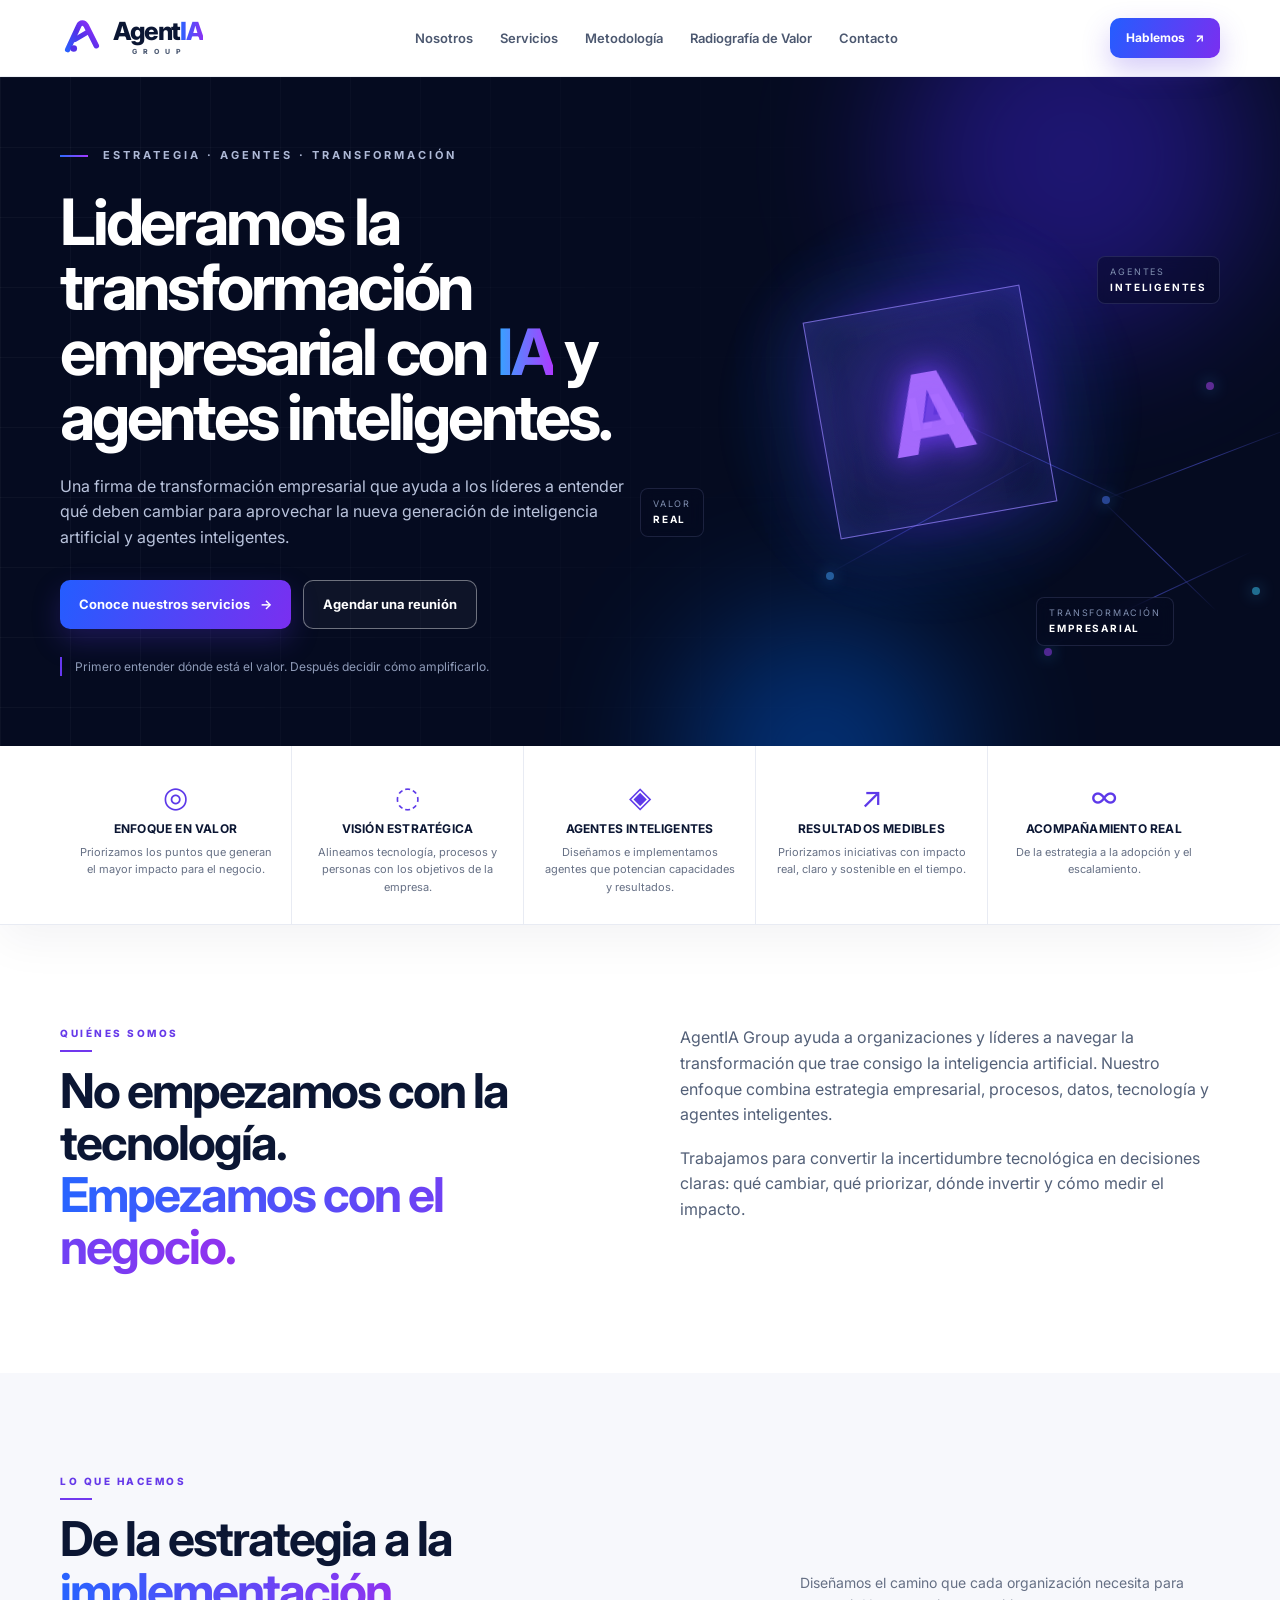
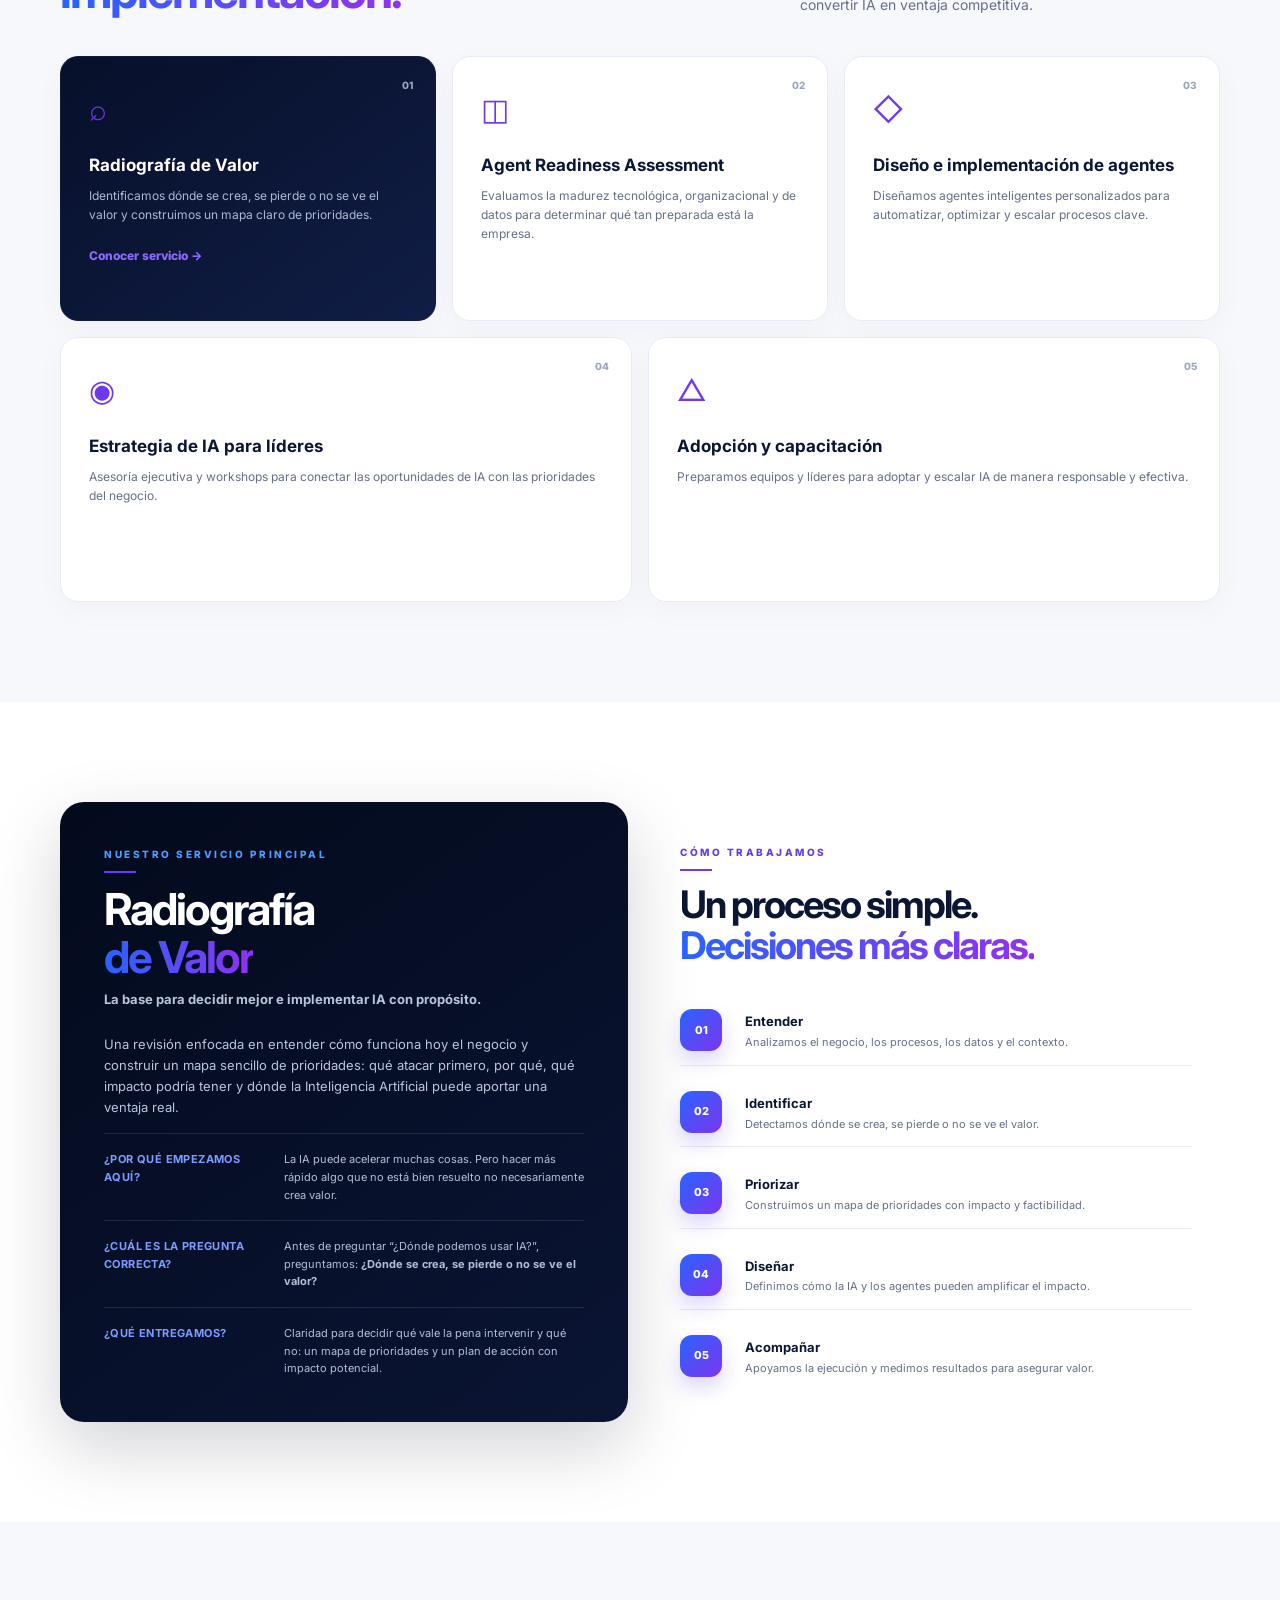
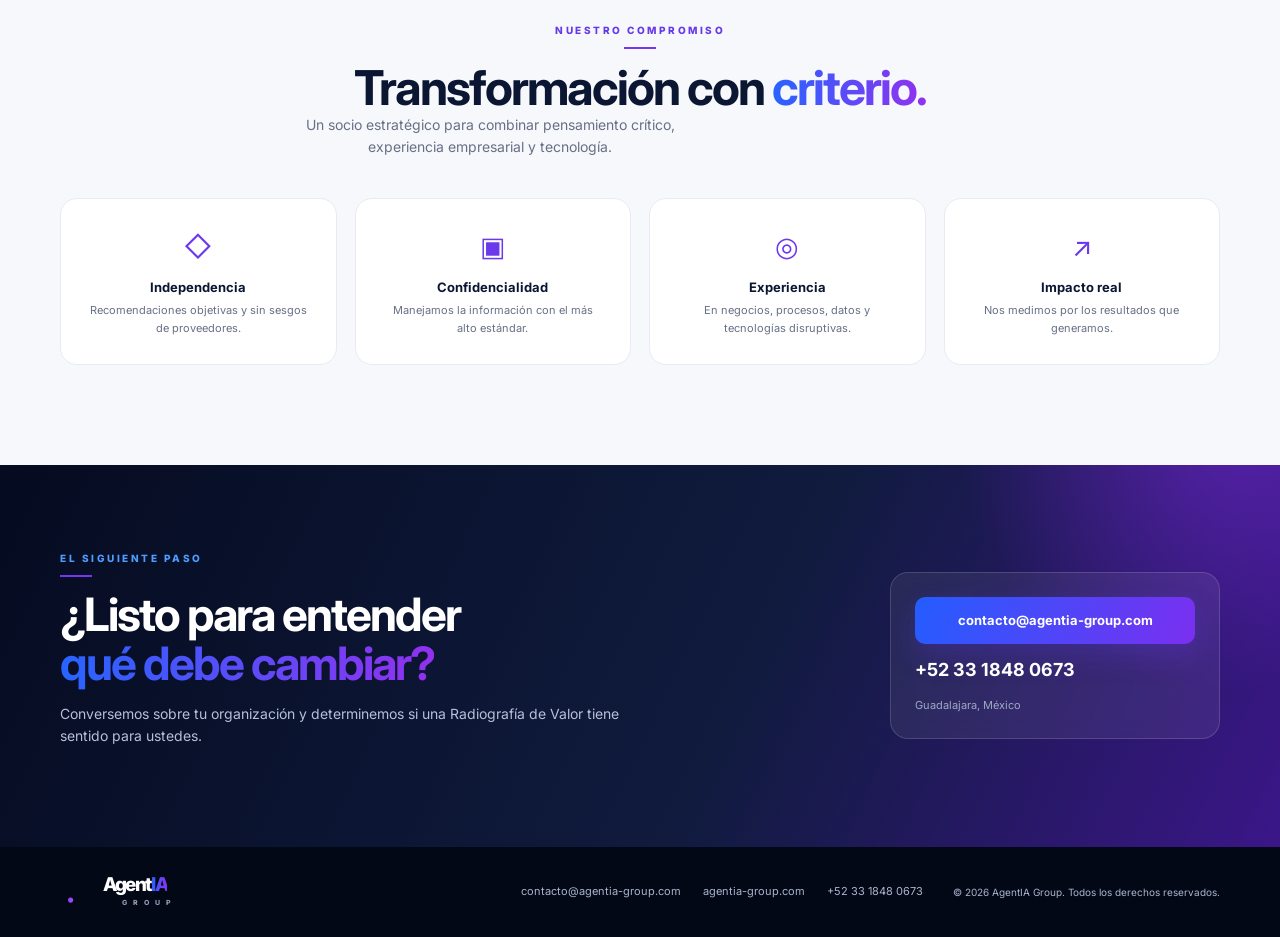
==== index.html @ e289ecec "Initial AgentIA Group landing page" ====
<!DOCTYPE html>
<html lang="es">
<head>
  <meta charset="UTF-8" />
  <meta name="viewport" content="width=device-width, initial-scale=1.0" />
  <meta name="description" content="AgentIA Group — Estrategia, agentes y transformación. Ayudamos a líderes a preparar sus organizaciones para la nueva generación de inteligencia artificial y agentes inteligentes." />
  <title>AgentIA Group | Estrategia · Agentes · Transformación</title>
  <link rel="preconnect" href="https://fonts.googleapis.com">
  <link rel="preconnect" href="https://fonts.gstatic.com" crossorigin>
  <link href="https://fonts.googleapis.com/css2?family=Inter:wght@400;500;600;700;800&display=swap" rel="stylesheet">
  <link rel="stylesheet" href="styles.css" />
</head>
<body>
  <header class="site-header" id="top">
    <nav class="nav container">
      <a class="brand" href="#top" aria-label="AgentIA Group">
        <span class="brand-mark" aria-hidden="true">
          <svg viewBox="0 0 80 80" role="img">
            <defs>
              <linearGradient id="logoGradient" x1="10" y1="65" x2="68" y2="12" gradientUnits="userSpaceOnUse">
                <stop offset="0" stop-color="#2864ff"/>
                <stop offset="0.52" stop-color="#5331e8"/>
                <stop offset="1" stop-color="#a22cff"/>
              </linearGradient>
            </defs>
            <path d="M14 61 34 18c3-7 10-7 14 0l18 36" fill="none" stroke="url(#logoGradient)" stroke-width="10" stroke-linecap="round" stroke-linejoin="round"/>
            <path d="M27 43 51 29" fill="none" stroke="url(#logoGradient)" stroke-width="9" stroke-linecap="round"/>
            <circle cx="25" cy="59" r="6" fill="#5331e8"/>
          </svg>
        </span>
        <span class="brand-text">Agent<span>IA</span><small>GROUP</small></span>
      </a>

      <div class="nav-links">
        <a href="#nosotros">Nosotros</a>
        <a href="#servicios">Servicios</a>
        <a href="#metodologia">Metodología</a>
        <a href="#radiografia">Radiografía de Valor</a>
        <a href="#contacto">Contacto</a>
      </div>

      <a class="btn btn-small btn-primary" href="#contacto">Hablemos <span>↗</span></a>
      <button class="menu-toggle" aria-label="Abrir menú">☰</button>
    </nav>
  </header>

  <main>
    <section class="hero">
      <div class="hero-grid"></div>
      <div class="hero-orb orb-one"></div>
      <div class="hero-orb orb-two"></div>
      <div class="hero-network" aria-hidden="true">
        <span class="node n1"></span><span class="node n2"></span><span class="node n3"></span>
        <span class="node n4"></span><span class="node n5"></span><span class="node n6"></span>
        <span class="line l1"></span><span class="line l2"></span><span class="line l3"></span>
        <span class="line l4"></span><span class="line l5"></span>
      </div>

      <div class="container hero-content">
        <div class="hero-copy">
          <div class="eyebrow"><span></span> ESTRATEGIA · AGENTES · TRANSFORMACIÓN</div>
          <h1>Lideramos la transformación empresarial con <em>IA</em> y agentes inteligentes.</h1>
          <p class="hero-lead">
            Una firma de transformación empresarial que ayuda a los líderes a entender
            qué deben cambiar para aprovechar la nueva generación de inteligencia artificial
            y agentes inteligentes.
          </p>
          <div class="hero-actions">
            <a class="btn btn-primary" href="#servicios">Conoce nuestros servicios <span>→</span></a>
            <a class="btn btn-outline" href="#contacto">Agendar una reunión</a>
          </div>
          <div class="hero-note">Primero entender dónde está el valor. Después decidir cómo amplificarlo.</div>
        </div>

        <div class="hero-visual">
          <div class="visual-glow"></div>
          <div class="ai-cube">
            <div class="cube-face face-front">A</div>
            <div class="cube-face face-right">IA</div>
            <div class="cube-face face-top">✦</div>
          </div>
          <div class="visual-label label-one">AGENTES<br><strong>INTELIGENTES</strong></div>
          <div class="visual-label label-two">VALOR<br><strong>REAL</strong></div>
          <div class="visual-label label-three">TRANSFORMACIÓN<br><strong>EMPRESARIAL</strong></div>
        </div>
      </div>
    </section>

    <section class="pillars">
      <div class="container pillars-grid">
        <article class="pillar">
          <div class="icon">◎</div>
          <h3>Enfoque en valor</h3>
          <p>Priorizamos los puntos que generan el mayor impacto para el negocio.</p>
        </article>
        <article class="pillar">
          <div class="icon">◌</div>
          <h3>Visión estratégica</h3>
          <p>Alineamos tecnología, procesos y personas con los objetivos de la empresa.</p>
        </article>
        <article class="pillar">
          <div class="icon">◈</div>
          <h3>Agentes inteligentes</h3>
          <p>Diseñamos e implementamos agentes que potencian capacidades y resultados.</p>
        </article>
        <article class="pillar">
          <div class="icon">↗</div>
          <h3>Resultados medibles</h3>
          <p>Priorizamos iniciativas con impacto real, claro y sostenible en el tiempo.</p>
        </article>
        <article class="pillar">
          <div class="icon">∞</div>
          <h3>Acompañamiento real</h3>
          <p>De la estrategia a la adopción y el escalamiento.</p>
        </article>
      </div>
    </section>

    <section class="section" id="nosotros">
      <div class="container split">
        <div>
          <div class="section-kicker">QUIÉNES SOMOS</div>
          <h2>No empezamos con la tecnología.<br><span>Empezamos con el negocio.</span></h2>
        </div>
        <div class="body-copy">
          <p>
            AgentIA Group ayuda a organizaciones y líderes a navegar la transformación
            que trae consigo la inteligencia artificial. Nuestro enfoque combina
            estrategia empresarial, procesos, datos, tecnología y agentes inteligentes.
          </p>
          <p>
            Trabajamos para convertir la incertidumbre tecnológica en decisiones claras:
            qué cambiar, qué priorizar, dónde invertir y cómo medir el impacto.
          </p>
        </div>
      </div>
    </section>

    <section class="section services-section" id="servicios">
      <div class="container">
        <div class="section-heading">
          <div>
            <div class="section-kicker">LO QUE HACEMOS</div>
            <h2>De la estrategia a la <span>implementación.</span></h2>
          </div>
          <p>Diseñamos el camino que cada organización necesita para convertir IA en ventaja competitiva.</p>
        </div>

        <div class="service-grid">
          <article class="service-card featured">
            <div class="service-number">01</div>
            <div class="service-icon">⌕</div>
            <h3>Radiografía de Valor</h3>
            <p>Identificamos dónde se crea, se pierde o no se ve el valor y construimos un mapa claro de prioridades.</p>
            <a href="#radiografia">Conocer servicio →</a>
          </article>
          <article class="service-card">
            <div class="service-number">02</div>
            <div class="service-icon">◫</div>
            <h3>Agent Readiness Assessment</h3>
            <p>Evaluamos la madurez tecnológica, organizacional y de datos para determinar qué tan preparada está la empresa.</p>
          </article>
          <article class="service-card">
            <div class="service-number">03</div>
            <div class="service-icon">◇</div>
            <h3>Diseño e implementación de agentes</h3>
            <p>Diseñamos agentes inteligentes personalizados para automatizar, optimizar y escalar procesos clave.</p>
          </article>
          <article class="service-card">
            <div class="service-number">04</div>
            <div class="service-icon">◉</div>
            <h3>Estrategia de IA para líderes</h3>
            <p>Asesoría ejecutiva y workshops para conectar las oportunidades de IA con las prioridades del negocio.</p>
          </article>
          <article class="service-card">
            <div class="service-number">05</div>
            <div class="service-icon">△</div>
            <h3>Adopción y capacitación</h3>
            <p>Preparamos equipos y líderes para adoptar y escalar IA de manera responsable y efectiva.</p>
          </article>
        </div>
      </div>
    </section>

    <section class="value-section" id="radiografia">
      <div class="container value-grid">
        <div class="value-panel">
          <div class="section-kicker light-kicker">NUESTRO SERVICIO PRINCIPAL</div>
          <h2>Radiografía<br><span>de Valor</span></h2>
          <p class="value-tagline">La base para decidir mejor e implementar IA con propósito.</p>
          <p>
            Una revisión enfocada en entender cómo funciona hoy el negocio y construir
            un mapa sencillo de prioridades: qué atacar primero, por qué, qué impacto
            podría tener y dónde la Inteligencia Artificial puede aportar una ventaja real.
          </p>

          <div class="value-question">
            <strong>¿Por qué empezamos aquí?</strong>
            <span>La IA puede acelerar muchas cosas. Pero hacer más rápido algo que no está bien resuelto no necesariamente crea valor.</span>
          </div>
          <div class="value-question">
            <strong>¿Cuál es la pregunta correcta?</strong>
            <span>Antes de preguntar “¿Dónde podemos usar IA?”, preguntamos: <b>¿Dónde se crea, se pierde o no se ve el valor?</b></span>
          </div>
          <div class="value-question">
            <strong>¿Qué entregamos?</strong>
            <span>Claridad para decidir qué vale la pena intervenir y qué no: un mapa de prioridades y un plan de acción con impacto potencial.</span>
          </div>
        </div>

        <div class="method-panel" id="metodologia">
          <div class="section-kicker">CÓMO TRABAJAMOS</div>
          <h2>Un proceso simple.<br><span>Decisiones más claras.</span></h2>

          <div class="steps">
            <div class="step">
              <div class="step-icon">01</div>
              <div><h3>Entender</h3><p>Analizamos el negocio, los procesos, los datos y el contexto.</p></div>
            </div>
            <div class="step">
              <div class="step-icon">02</div>
              <div><h3>Identificar</h3><p>Detectamos dónde se crea, se pierde o no se ve el valor.</p></div>
            </div>
            <div class="step">
              <div class="step-icon">03</div>
              <div><h3>Priorizar</h3><p>Construimos un mapa de prioridades con impacto y factibilidad.</p></div>
            </div>
            <div class="step">
              <div class="step-icon">04</div>
              <div><h3>Diseñar</h3><p>Definimos cómo la IA y los agentes pueden amplificar el impacto.</p></div>
            </div>
            <div class="step">
              <div class="step-icon">05</div>
              <div><h3>Acompañar</h3><p>Apoyamos la ejecución y medimos resultados para asegurar valor.</p></div>
            </div>
          </div>
        </div>
      </div>
    </section>

    <section class="commitment section">
      <div class="container">
        <div class="section-heading centered">
          <div>
            <div class="section-kicker">NUESTRO COMPROMISO</div>
            <h2>Transformación con <span>criterio.</span></h2>
          </div>
          <p>Un socio estratégico para combinar pensamiento crítico, experiencia empresarial y tecnología.</p>
        </div>
        <div class="commit-grid">
          <div><div class="commit-icon">◇</div><h3>Independencia</h3><p>Recomendaciones objetivas y sin sesgos de proveedores.</p></div>
          <div><div class="commit-icon">▣</div><h3>Confidencialidad</h3><p>Manejamos la información con el más alto estándar.</p></div>
          <div><div class="commit-icon">◎</div><h3>Experiencia</h3><p>En negocios, procesos, datos y tecnologías disruptivas.</p></div>
          <div><div class="commit-icon">↗</div><h3>Impacto real</h3><p>Nos medimos por los resultados que generamos.</p></div>
        </div>
      </div>
    </section>

    <section class="cta-section" id="contacto">
      <div class="container cta-inner">
        <div>
          <div class="section-kicker light-kicker">EL SIGUIENTE PASO</div>
          <h2>¿Listo para entender<br><span>qué debe cambiar?</span></h2>
          <p>Conversemos sobre tu organización y determinemos si una Radiografía de Valor tiene sentido para ustedes.</p>
        </div>
        <div class="cta-card">
          <a class="btn btn-primary" href="mailto:contacto@agentia-group.com?subject=Quiero%20conocer%20AgentIA%20Group">contacto@agentia-group.com</a>
          <a class="phone" href="tel:+523318480673">+52 33 1848 0673</a>
          <span>Guadalajara, México</span>
        </div>
      </div>
    </section>
  </main>

  <footer class="footer">
    <div class="container footer-inner">
      <a class="brand footer-brand" href="#top">
        <span class="brand-mark small-mark" aria-hidden="true">
          <svg viewBox="0 0 80 80"><path d="M14 61 34 18c3-7 10-7 14 0l18 36" fill="none" stroke="url(#footerGradient)" stroke-width="10" stroke-linecap="round" stroke-linejoin="round"/><path d="M27 43 51 29" fill="none" stroke="url(#footerGradient)" stroke-width="9" stroke-linecap="round"/><circle cx="25" cy="59" r="6" fill="#9a45ff"/></svg>
        </span>
        <span class="brand-text">Agent<span>IA</span><small>GROUP</small></span>
      </a>
      <div class="footer-contact">
        <a href="mailto:contacto@agentia-group.com">contacto@agentia-group.com</a>
        <a href="https://agentia-group.com">agentia-group.com</a>
        <a href="tel:+523318480673">+52 33 1848 0673</a>
      </div>
      <p>© <span id="year"></span> AgentIA Group. Todos los derechos reservados.</p>
    </div>
  </footer>

  <script>
    const toggle = document.querySelector('.menu-toggle');
    const links = document.querySelector('.nav-links');
    toggle?.addEventListener('click', () => links.classList.toggle('open'));
    document.querySelectorAll('.nav-links a').forEach(a => a.addEventListener('click', () => links.classList.remove('open')));
    document.getElementById('year').textContent = new Date().getFullYear();
  </script>
</body>
</html>
---- styles.css ----
:root{
  --navy:#050b20;
  --navy-2:#09112b;
  --ink:#0b1633;
  --muted:#667085;
  --line:#e8ebf3;
  --white:#fff;
  --blue:#2864ff;
  --violet:#7138ee;
  --purple:#a22cff;
  --cyan:#28c8ff;
  --soft:#f7f8fc;
  --shadow:0 20px 60px rgba(11,22,51,.10);
}
*{box-sizing:border-box}
html{scroll-behavior:smooth}
body{margin:0;font-family:Inter,Arial,sans-serif;color:var(--ink);background:#fff;line-height:1.6}
a{color:inherit;text-decoration:none}
.container{width:min(1160px,calc(100% - 40px));margin:0 auto}
.site-header{position:sticky;top:0;z-index:50;background:rgba(255,255,255,.92);backdrop-filter:blur(16px);border-bottom:1px solid rgba(232,235,243,.8)}
.nav{height:76px;display:flex;align-items:center;justify-content:space-between;gap:28px}
.brand{display:flex;align-items:center;gap:9px;font-weight:800}
.brand-mark{width:44px;height:44px;display:inline-flex}
.brand-mark svg{width:100%;height:100%}
.brand-text{font-size:25px;letter-spacing:-1.4px;line-height:.8}
.brand-text span{background:linear-gradient(90deg,#2864ff,#8a32f3);-webkit-background-clip:text;background-clip:text;color:transparent}
.brand-text small{display:block;font-size:7px;letter-spacing:6px;margin:8px 0 0 19px;color:#536078}
.nav-links{display:flex;gap:27px;font-size:13px;font-weight:600;color:#4c5870}
.nav-links a{transition:.2s}
.nav-links a:hover{color:#5b35e9}
.btn{display:inline-flex;align-items:center;justify-content:center;gap:10px;border-radius:10px;padding:13px 19px;font-weight:700;font-size:13px;transition:.25s;cursor:pointer}
.btn-primary{color:#fff;background:linear-gradient(110deg,#245dff,#7a2ff0);box-shadow:0 12px 28px rgba(91,54,230,.25)}
.btn-primary:hover{transform:translateY(-2px);box-shadow:0 16px 34px rgba(91,54,230,.34)}
.btn-outline{border:1px solid rgba(255,255,255,.4);color:#fff;background:rgba(255,255,255,.04)}
.btn-small{padding:10px 16px;font-size:12px}
.menu-toggle{display:none;border:0;background:none;font-size:24px;color:var(--ink)}

.hero{position:relative;overflow:hidden;background:var(--navy);min-height:650px;color:#fff}
.hero-grid{position:absolute;inset:0;background-image:linear-gradient(rgba(255,255,255,.035) 1px,transparent 1px),linear-gradient(90deg,rgba(255,255,255,.035) 1px,transparent 1px);background-size:70px 70px;mask-image:linear-gradient(to right,black,transparent 75%)}
.hero-orb{position:absolute;border-radius:50%;filter:blur(70px);opacity:.38}
.orb-one{width:360px;height:360px;right:2%;top:-100px;background:#4526f5}
.orb-two{width:280px;height:280px;right:25%;bottom:-150px;background:#006dff}
.hero-content{position:relative;z-index:2;min-height:650px;display:grid;grid-template-columns:1fr 1fr;align-items:center}
.hero-copy{max-width:600px;padding:70px 0}
.eyebrow{font-size:11px;font-weight:700;letter-spacing:3px;color:#aeb9d6;margin-bottom:24px}
.eyebrow span{display:inline-block;width:28px;height:2px;vertical-align:middle;margin-right:9px;background:linear-gradient(90deg,#2d6bff,#a338ff)}
.hero h1{font-size:clamp(42px,5vw,67px);line-height:1.02;letter-spacing:-3.2px;margin:0 0 24px;max-width:650px}
.hero h1 em{font-style:normal;background:linear-gradient(90deg,#32a6ff,#ad3aff);-webkit-background-clip:text;background-clip:text;color:transparent}
.hero-lead{font-size:16px;color:#b9c3dc;max-width:570px;margin:0 0 30px}
.hero-actions{display:flex;gap:12px;flex-wrap:wrap}
.hero-note{margin-top:28px;color:#8f9bb8;font-size:12px;border-left:2px solid #6738f1;padding-left:13px}
.hero-visual{height:520px;position:relative;display:flex;align-items:center;justify-content:center}
.visual-glow{position:absolute;width:430px;height:430px;border-radius:50%;background:radial-gradient(circle,rgba(93,50,255,.45),rgba(0,119,255,.08) 45%,transparent 70%);filter:blur(4px)}
.ai-cube{position:relative;width:220px;height:220px;transform:rotate(-10deg);transform-style:preserve-3d;animation:float 6s ease-in-out infinite}
.cube-face{position:absolute;inset:0;border:1px solid rgba(146,126,255,.7);background:linear-gradient(135deg,rgba(67,71,170,.22),rgba(40,30,100,.08));box-shadow:inset 0 0 35px rgba(92,62,255,.18),0 0 70px rgba(87,43,255,.24);display:flex;align-items:center;justify-content:center;color:#a86bff;font-weight:800;font-size:110px;text-shadow:0 0 30px #743dff}
.face-right{transform:translateZ(110px) rotateY(0deg);opacity:.22;font-size:45px}
.face-top{transform:rotateX(90deg) translateZ(110px);opacity:.22;font-size:35px}
.face-front{transform:translateZ(0)}
@keyframes float{50%{transform:rotate(-7deg) translateY(-13px)}}
.hero-network{position:absolute;right:-40px;bottom:30px;width:520px;height:380px;opacity:.5}
.node{position:absolute;width:8px;height:8px;border-radius:50%;background:#42a7ff;box-shadow:0 0 15px #42a7ff}
.n1{left:5%;top:62%}.n2{left:30%;top:20%;background:#9b45ff}.n3{left:58%;top:42%;background:#4c7fff}.n4{left:78%;top:12%;background:#b24cff}.n5{left:87%;top:66%;background:#3ccfff}.n6{left:47%;top:82%;background:#9b45ff}
.line{position:absolute;height:1px;background:linear-gradient(90deg,transparent,#5e65ff,transparent);transform-origin:left}
.l1{width:240px;left:6%;top:62%;transform:rotate(-29deg)}.l2{width:190px;left:30%;top:22%;transform:rotate(25deg)}.l3{width:210px;left:58%;top:43%;transform:rotate(-21deg)}.l4{width:160px;left:58%;top:43%;transform:rotate(44deg)}.l5{width:230px;left:47%;top:82%;transform:rotate(-25deg)}
.visual-label{position:absolute;font-size:9px;letter-spacing:1.8px;color:#8190b1;padding:8px 12px;border:1px solid rgba(124,133,190,.2);background:rgba(5,11,32,.45);backdrop-filter:blur(8px);border-radius:8px}
.visual-label strong{color:#fff;font-size:10px}
.label-one{right:0;top:20%}.label-two{left:0;bottom:26%}.label-three{right:8%;bottom:5%}

.pillars{background:#fff;border-bottom:1px solid var(--line);box-shadow:0 15px 45px rgba(10,20,50,.05)}
.pillars-grid{display:grid;grid-template-columns:repeat(5,1fr)}
.pillar{text-align:center;padding:28px 18px;border-right:1px solid var(--line)}
.pillar:last-child{border-right:0}
.pillar .icon{font-size:29px;color:#5d39e9;height:38px}
.pillar h3{font-size:12px;text-transform:uppercase;margin:7px 0 5px;letter-spacing:.2px}
.pillar p{font-size:11px;color:var(--muted);margin:0}

.section{padding:100px 0}
.split{display:grid;grid-template-columns:1fr 1fr;gap:80px;align-items:start}
.section-kicker{font-size:10px;letter-spacing:2.5px;font-weight:800;color:#6639e9;margin-bottom:13px}
.section-kicker:after{content:"";display:block;width:32px;height:2px;background:#7138ee;margin-top:9px}
h2{font-size:clamp(32px,4vw,48px);line-height:1.08;letter-spacing:-2px;margin:0}
h2 span{background:linear-gradient(90deg,#2864ff,#9131ef);-webkit-background-clip:text;background-clip:text;color:transparent}
.body-copy{font-size:16px;color:#536078;max-width:540px}
.body-copy p{margin:0 0 18px}

.services-section{background:var(--soft)}
.section-heading{display:flex;justify-content:space-between;gap:50px;align-items:end;margin-bottom:40px}
.section-heading>p{max-width:420px;color:var(--muted);margin:0;font-size:14px}
.service-grid{display:grid;grid-template-columns:repeat(6,1fr);gap:16px}
.service-card{grid-column:span 2;background:#fff;border:1px solid var(--line);border-radius:18px;padding:28px;min-height:265px;position:relative;transition:.25s;box-shadow:0 8px 30px rgba(10,20,50,.03)}
.service-card:hover{transform:translateY(-5px);box-shadow:var(--shadow)}
.service-card.featured{background:linear-gradient(145deg,#07102a,#101d45);color:#fff;border-color:#101c3d}
.service-card:nth-child(4),.service-card:nth-child(5){grid-column:span 3}
.service-number{position:absolute;top:20px;right:22px;font-size:10px;color:#9ba6bd;font-weight:800}
.service-icon{font-size:30px;color:#6e39ee;margin-bottom:22px}
.service-card h3{font-size:17px;line-height:1.2;margin:0 0 10px}
.service-card p{font-size:12px;color:var(--muted);margin:0}
.featured p{color:#adb8d2}
.service-card a{display:inline-block;margin-top:22px;font-size:12px;font-weight:800;color:#8e6bff}

.value-section{padding:100px 0;background:#fff}
.value-grid{display:grid;grid-template-columns:1fr 1fr;gap:24px;align-items:stretch}
.value-panel{border-radius:24px;padding:44px;background:linear-gradient(145deg,#030a1c,#0a1534);color:#fff;box-shadow:0 25px 70px rgba(5,12,35,.18)}
.light-kicker{color:#4f9dff}
.value-panel h2{font-size:44px;margin-bottom:8px}
.value-tagline{font-weight:700;color:#35c5ff;margin:0 0 24px;font-size:15px}
.value-panel>p{font-size:13px;color:#bac5db}
.value-question{border-top:1px solid rgba(255,255,255,.1);padding:17px 0 0;margin-top:16px;display:grid;grid-template-columns:165px 1fr;gap:15px}
.value-question strong{font-size:11px;color:#7d9cff;text-transform:uppercase;letter-spacing:.4px}
.value-question span{font-size:11px;color:#b4bfd5}
.method-panel{padding:42px 28px 28px}
.method-panel h2{font-size:38px;margin-bottom:30px}
.steps{display:flex;flex-direction:column;gap:12px}
.step{display:grid;grid-template-columns:48px 1fr;gap:17px;align-items:start;padding:13px 0;border-bottom:1px solid var(--line)}
.step:last-child{border-bottom:0}
.step-icon{width:42px;height:42px;border-radius:12px;display:flex;align-items:center;justify-content:center;color:#fff;background:linear-gradient(135deg,#2864ff,#7d35ef);font-size:11px;font-weight:800;box-shadow:0 10px 20px rgba(75,57,224,.2)}
.step h3{font-size:13px;margin:2px 0 2px}
.step p{font-size:11px;color:var(--muted);margin:0}

.commitment{background:var(--soft)}
.centered{display:block;text-align:center;max-width:720px;margin:0 auto 40px}
.centered .section-kicker:after{margin-left:auto;margin-right:auto}
.commit-grid{display:grid;grid-template-columns:repeat(4,1fr);gap:18px}
.commit-grid>div{background:#fff;border:1px solid var(--line);border-radius:17px;padding:26px;text-align:center}
.commit-icon{font-size:27px;color:#6b38ec;margin-bottom:8px}
.commit-grid h3{font-size:13px;margin:0 0 5px}
.commit-grid p{font-size:11px;color:var(--muted);margin:0}

.cta-section{background:linear-gradient(115deg,#050b20,#101b3e 58%,#3b1688);color:#fff;padding:85px 0;overflow:hidden;position:relative}
.cta-section:before{content:"";position:absolute;width:600px;height:600px;border-radius:50%;right:-250px;top:-350px;background:radial-gradient(circle,rgba(147,46,255,.42),transparent 65%)}
.cta-inner{position:relative;display:flex;justify-content:space-between;gap:60px;align-items:center}
.cta-section h2{font-size:46px}
.cta-section p{max-width:600px;color:#b6c0d8;font-size:14px}
.cta-card{min-width:330px;background:rgba(255,255,255,.07);border:1px solid rgba(255,255,255,.15);backdrop-filter:blur(10px);padding:24px;border-radius:18px;display:flex;flex-direction:column;gap:12px}
.cta-card .btn{width:100%}
.phone{font-size:18px;font-weight:700}
.cta-card>span{font-size:11px;color:#9ca9c4}

.footer{background:#030817;color:#aab5ca;padding:28px 0}
.footer-inner{display:grid;grid-template-columns:1fr auto auto;gap:30px;align-items:center}
.footer-brand .brand-text{color:#fff;font-size:19px}
.footer-brand .brand-text small{color:#8d99b0}
.small-mark{width:34px;height:34px}
.footer-contact{display:flex;gap:22px;font-size:11px}
.footer-contact a:hover{color:#fff}
.footer p{font-size:10px;margin:0;text-align:right}

@media(max-width:900px){
  .nav-links{display:none;position:absolute;left:20px;right:20px;top:70px;background:#fff;padding:18px;border:1px solid var(--line);border-radius:14px;box-shadow:var(--shadow);flex-direction:column;gap:15px}
  .nav-links.open{display:flex}
  .menu-toggle{display:block}
  .nav>.btn{display:none}
  .hero-content{grid-template-columns:1fr;min-height:auto}
  .hero-copy{padding:80px 0 30px}
  .hero-visual{height:360px}
  .pillars-grid{grid-template-columns:repeat(2,1fr)}
  .pillar:nth-child(odd){border-right:1px solid var(--line)}
  .pillar:nth-child(even){border-right:0}
  .pillar:last-child{grid-column:1/-1}
  .split,.value-grid{grid-template-columns:1fr;gap:40px}
  .service-grid{grid-template-columns:repeat(2,1fr)}
  .service-card,.service-card:nth-child(4),.service-card:nth-child(5){grid-column:span 1}
  .section-heading,.cta-inner{display:block}
  .section-heading>p{margin-top:20px}
  .cta-card{margin-top:35px;max-width:420px}
  .commit-grid{grid-template-columns:repeat(2,1fr)}
  .footer-inner{grid-template-columns:1fr;gap:15px}
  .footer p{text-align:left}
}
@media(max-width:600px){
  .container{width:min(100% - 28px,1160px)}
  .hero h1{font-size:42px;letter-spacing:-2px}
  .hero-lead{font-size:14px}
  .hero-visual{height:310px}
  .ai-cube{width:170px;height:170px}
  .pillars-grid{grid-template-columns:1fr}
  .pillar,.pillar:nth-child(odd),.pillar:nth-child(even){border-right:0;border-bottom:1px solid var(--line)}
  .pillar:last-child{grid-column:auto;border-bottom:0}
  .section{padding:70px 0}
  .service-grid,.commit-grid{grid-template-columns:1fr}
  .service-card,.service-card:nth-child(4),.service-card:nth-child(5){grid-column:auto}
  .value-panel{padding:28px 22px}
  .value-panel h2{font-size:37px}
  .value-question{grid-template-columns:1fr;gap:6px}
  .method-panel{padding:20px 5px}
  .method-panel h2{font-size:32px}
  .cta-section h2{font-size:36px}
  .footer-contact{flex-direction:column;gap:7px}
  .visual-label{display:none}
}
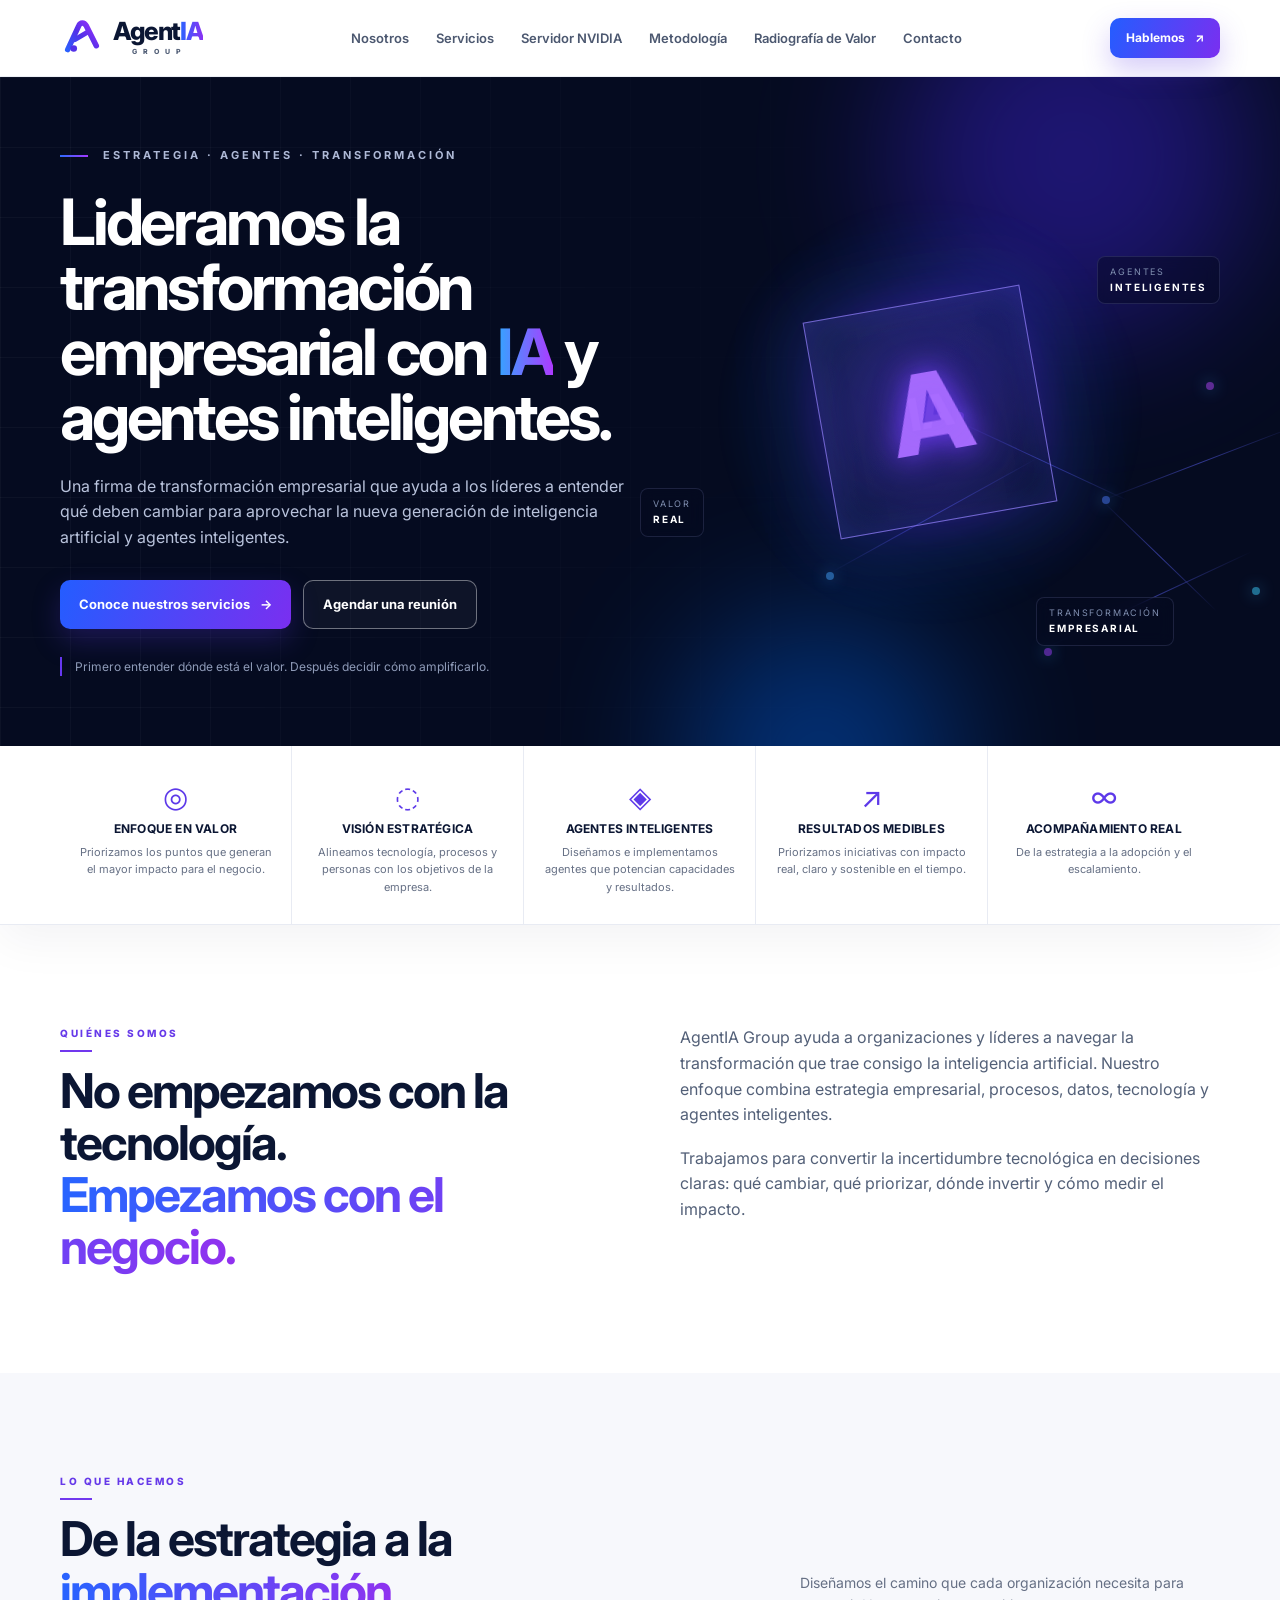
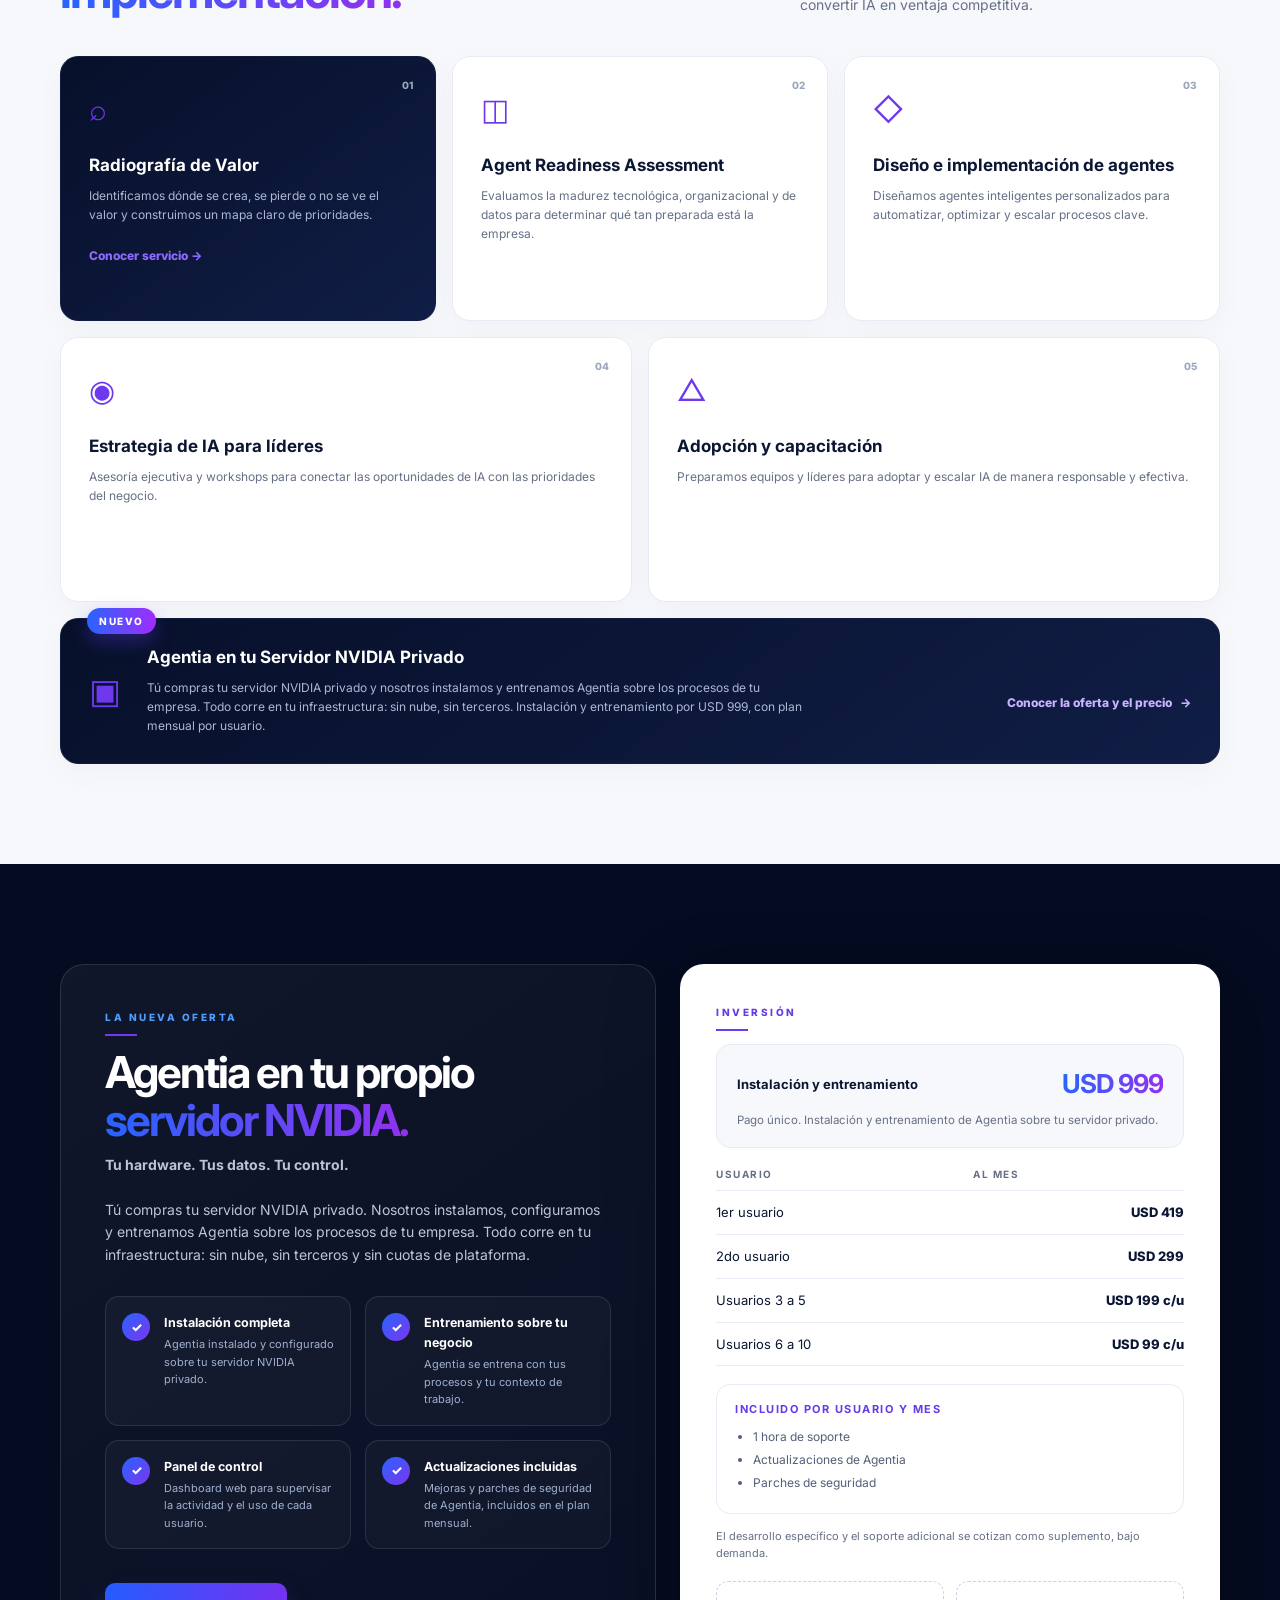
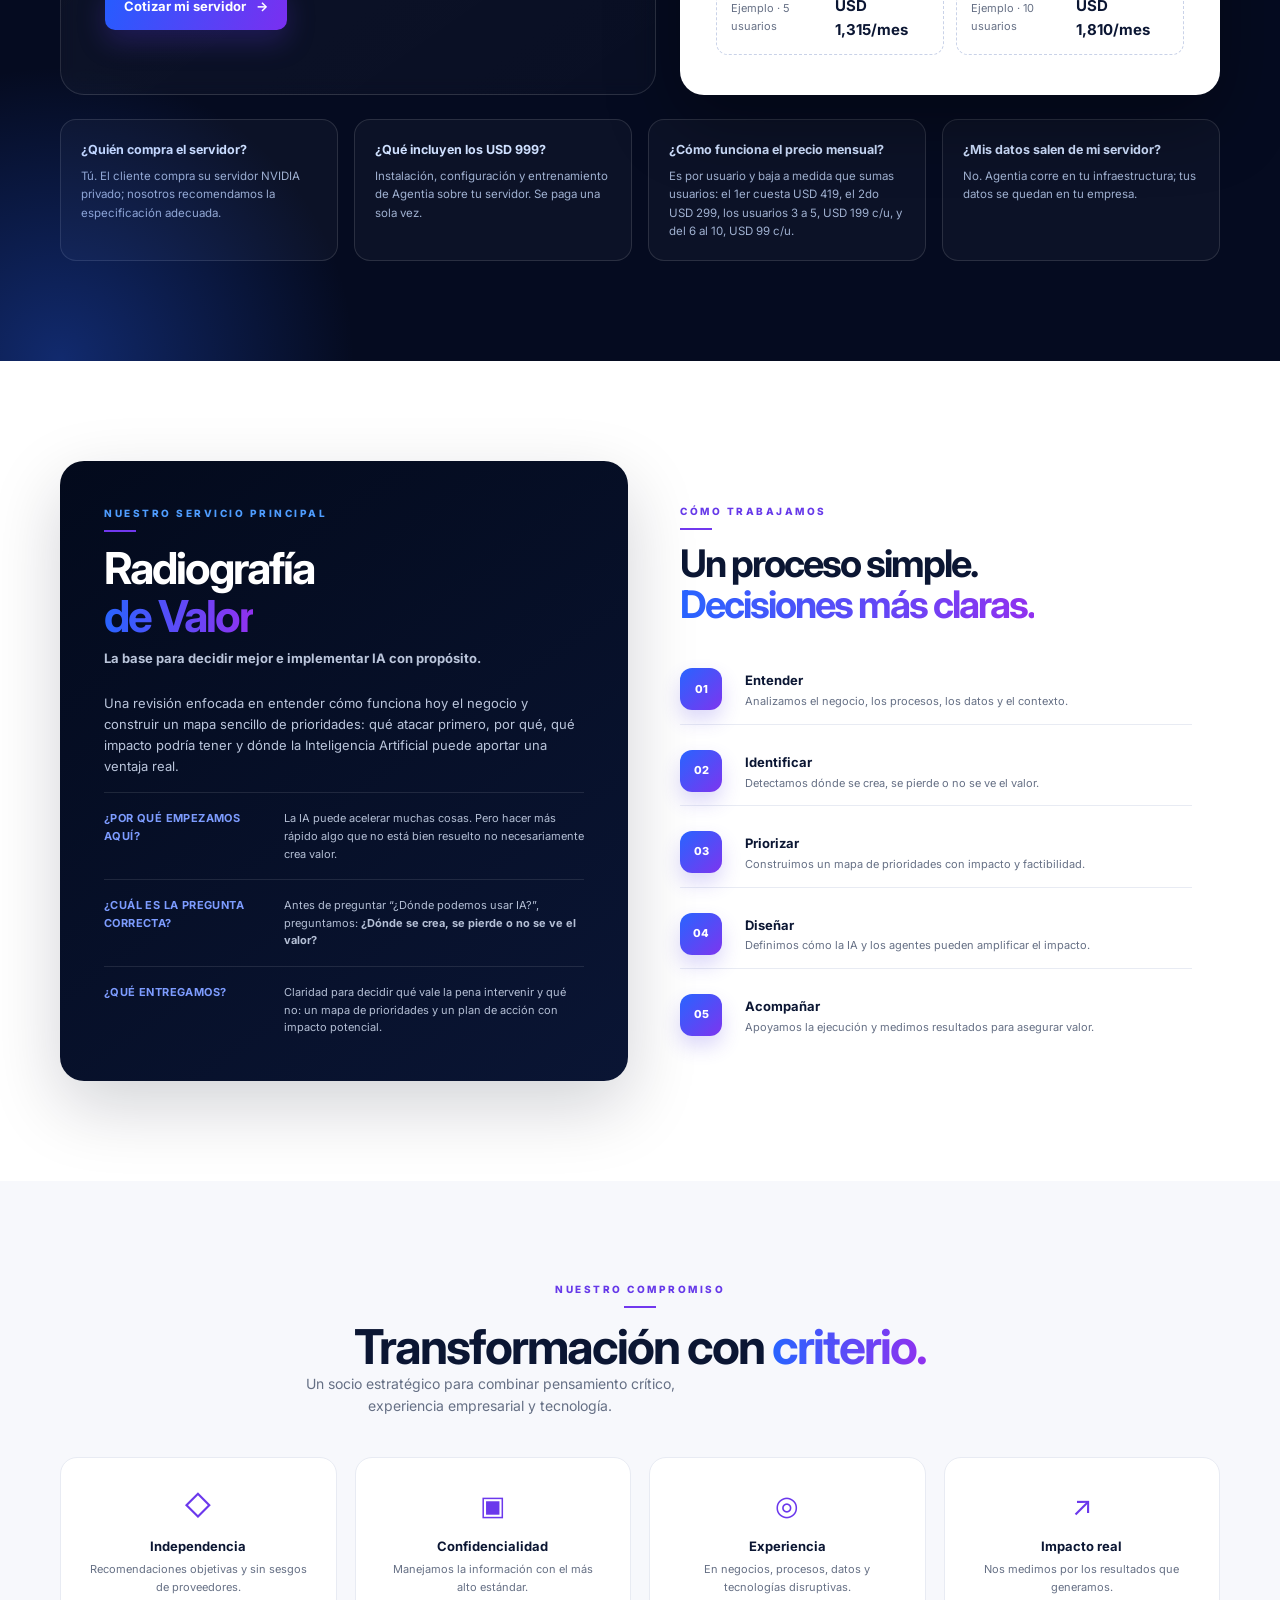
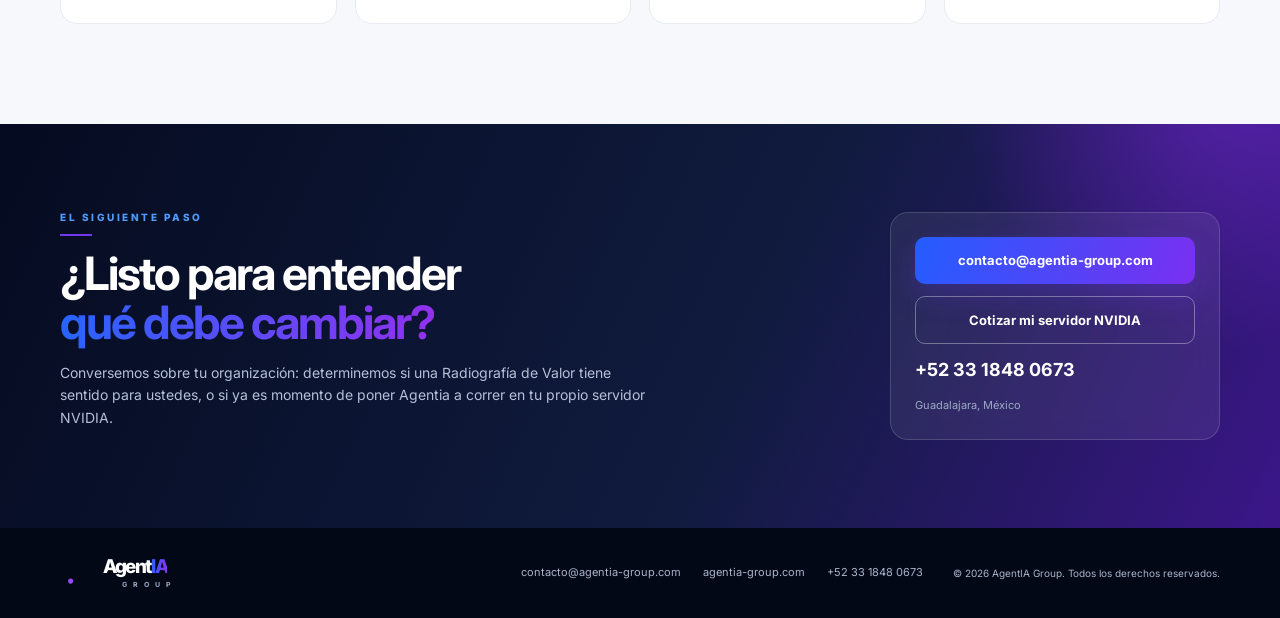
==== commit 9d9f4d55: "Nueva oferta: Agentia en servidor NVIDIA privado - Sección #servidor con la oferta: instalación y en" ====
--- a/index.html
+++ b/index.html
@@ -3,8 +3,8 @@
 <head>
   <meta charset="UTF-8" />
   <meta name="viewport" content="width=device-width, initial-scale=1.0" />
-  <meta name="description" content="AgentIA Group — Estrategia, agentes y transformación. Ayudamos a líderes a preparar sus organizaciones para la nueva generación de inteligencia artificial y agentes inteligentes." />
-  <title>AgentIA Group | Estrategia · Agentes · Transformación</title>
+  <meta name="description" content="AgentIA Group — Estrategia, agentes y transformación. Nueva oferta: Agentia en tu propio servidor NVIDIA privado. Instalación y entrenamiento por USD 999, plan mensual por usuario con soporte, actualizaciones y parches de seguridad incluidos." />
+  <title>AgentIA Group | Estrategia · Agentes · Transformación · Servidor NVIDIA Privado</title>
   <link rel="preconnect" href="https://fonts.googleapis.com">
   <link rel="preconnect" href="https://fonts.gstatic.com" crossorigin>
   <link href="https://fonts.googleapis.com/css2?family=Inter:wght@400;500;600;700;800&display=swap" rel="stylesheet">
@@ -34,6 +34,7 @@
       <div class="nav-links">
         <a href="#nosotros">Nosotros</a>
         <a href="#servicios">Servicios</a>
+        <a href="#servidor">Servidor NVIDIA</a>
         <a href="#metodologia">Metodología</a>
         <a href="#radiografia">Radiografía de Valor</a>
         <a href="#contacto">Contacto</a>
@@ -178,6 +179,109 @@
             <h3>Adopción y capacitación</h3>
             <p>Preparamos equipos y líderes para adoptar y escalar IA de manera responsable y efectiva.</p>
           </article>
+          <article class="service-card wide featured">
+            <div class="service-badge">NUEVO</div>
+            <div class="service-icon">▣</div>
+            <div class="wide-copy">
+              <h3>Agentia en tu Servidor NVIDIA Privado</h3>
+              <p>Tú compras tu servidor NVIDIA privado y nosotros instalamos y entrenamos Agentia sobre los procesos de tu empresa. Todo corre en tu infraestructura: sin nube, sin terceros. Instalación y entrenamiento por USD 999, con plan mensual por usuario.</p>
+            </div>
+            <a class="wide-link" href="#servidor">Conocer la oferta y el precio <span>→</span></a>
+          </article>
+        </div>
+      </div>
+    </section>
+
+    <section class="server-section" id="servidor">
+      <div class="container">
+        <div class="offer-grid">
+          <div class="offer-panel">
+            <div class="section-kicker light-kicker">LA NUEVA OFERTA</div>
+            <h2>Agentia en tu propio<br><span>servidor NVIDIA.</span></h2>
+            <p class="value-tagline">Tu hardware. Tus datos. Tu control.</p>
+            <p>
+              Tú compras tu servidor NVIDIA privado. Nosotros instalamos, configuramos y
+              entrenamos Agentia sobre los procesos de tu empresa. Todo corre en tu
+              infraestructura: sin nube, sin terceros y sin cuotas de plataforma.
+            </p>
+
+            <div class="offer-list">
+              <div class="offer-item">
+                <span class="offer-check">✓</span>
+                <div><strong>Instalación completa</strong><p>Agentia instalado y configurado sobre tu servidor NVIDIA privado.</p></div>
+              </div>
+              <div class="offer-item">
+                <span class="offer-check">✓</span>
+                <div><strong>Entrenamiento sobre tu negocio</strong><p>Agentia se entrena con tus procesos y tu contexto de trabajo.</p></div>
+              </div>
+              <div class="offer-item">
+                <span class="offer-check">✓</span>
+                <div><strong>Panel de control</strong><p>Dashboard web para supervisar la actividad y el uso de cada usuario.</p></div>
+              </div>
+              <div class="offer-item">
+                <span class="offer-check">✓</span>
+                <div><strong>Actualizaciones incluidas</strong><p>Mejoras y parches de seguridad de Agentia, incluidos en el plan mensual.</p></div>
+              </div>
+            </div>
+
+            <a class="btn btn-primary" href="#contacto">Cotizar mi servidor <span>→</span></a>
+          </div>
+
+          <div class="price-panel">
+            <div class="section-kicker">INVERSIÓN</div>
+
+            <div class="price-setup">
+              <div class="price-setup-top"><span>Instalación y entrenamiento</span><strong>USD 999</strong></div>
+              <p>Pago único. Instalación y entrenamiento de Agentia sobre tu servidor privado.</p>
+            </div>
+
+            <table class="price-table">
+              <thead>
+                <tr><th>Usuario</th><th>Al mes</th></tr>
+              </thead>
+              <tbody>
+                <tr><td>1er usuario</td><td>USD 419</td></tr>
+                <tr><td>2do usuario</td><td>USD 299</td></tr>
+                <tr><td>Usuarios 3 a 5</td><td>USD 199 c/u</td></tr>
+                <tr><td>Usuarios 6 a 10</td><td>USD 99 c/u</td></tr>
+              </tbody>
+            </table>
+
+            <div class="price-includes">
+              <strong>Incluido por usuario y mes</strong>
+              <ul>
+                <li>1 hora de soporte</li>
+                <li>Actualizaciones de Agentia</li>
+                <li>Parches de seguridad</li>
+              </ul>
+            </div>
+
+            <p class="price-note">El desarrollo específico y el soporte adicional se cotizan como suplemento, bajo demanda.</p>
+
+            <div class="price-examples">
+              <div><span>Ejemplo · 5 usuarios</span><strong>USD 1,315/mes</strong></div>
+              <div><span>Ejemplo · 10 usuarios</span><strong>USD 1,810/mes</strong></div>
+            </div>
+          </div>
+        </div>
+
+        <div class="faq-grid">
+          <div class="faq-item">
+            <strong>¿Quién compra el servidor?</strong>
+            <p>Tú. El cliente compra su servidor NVIDIA privado; nosotros recomendamos la especificación adecuada.</p>
+          </div>
+          <div class="faq-item">
+            <strong>¿Qué incluyen los USD 999?</strong>
+            <p>Instalación, configuración y entrenamiento de Agentia sobre tu servidor. Se paga una sola vez.</p>
+          </div>
+          <div class="faq-item">
+            <strong>¿Cómo funciona el precio mensual?</strong>
+            <p>Es por usuario y baja a medida que sumas usuarios: el 1er cuesta USD 419, el 2do USD 299, los usuarios 3 a 5, USD 199 c/u, y del 6 al 10, USD 99 c/u.</p>
+          </div>
+          <div class="faq-item">
+            <strong>¿Mis datos salen de mi servidor?</strong>
+            <p>No. Agentia corre en tu infraestructura; tus datos se quedan en tu empresa.</p>
+          </div>
         </div>
       </div>
     </section>
@@ -261,10 +365,11 @@
         <div>
           <div class="section-kicker light-kicker">EL SIGUIENTE PASO</div>
           <h2>¿Listo para entender<br><span>qué debe cambiar?</span></h2>
-          <p>Conversemos sobre tu organización y determinemos si una Radiografía de Valor tiene sentido para ustedes.</p>
+          <p>Conversemos sobre tu organización: determinemos si una Radiografía de Valor tiene sentido para ustedes, o si ya es momento de poner Agentia a correr en tu propio servidor NVIDIA.</p>
         </div>
         <div class="cta-card">
           <a class="btn btn-primary" href="mailto:contacto@agentia-group.com?subject=Quiero%20conocer%20AgentIA%20Group">contacto@agentia-group.com</a>
+          <a class="btn btn-ghost" href="mailto:contacto@agentia-group.com?subject=Cotizaci%C3%B3n%20Servidor%20NVIDIA%20%E2%80%94%20Agentia">Cotizar mi servidor NVIDIA</a>
           <a class="phone" href="tel:+523318480673">+52 33 1848 0673</a>
           <span>Guadalajara, México</span>
         </div>
--- a/styles.css
+++ b/styles.css
@@ -97,6 +97,50 @@
 .service-card p{font-size:12px;color:var(--muted);margin:0}
 .featured p{color:#adb8d2}
 .service-card a{display:inline-block;margin-top:22px;font-size:12px;font-weight:800;color:#8e6bff}
+.service-card.wide{grid-column:span 6;display:grid;grid-template-columns:auto 1fr auto;gap:26px;align-items:center;min-height:0}
+.service-card.wide .service-icon{margin-bottom:0;font-size:34px}
+.service-card.wide .wide-copy p{max-width:660px;margin-top:10px}
+.service-card.wide .wide-link{display:inline-flex;align-items:center;gap:8px;font-size:12px;font-weight:800;color:#c9b4ff;white-space:nowrap}
+.service-card.wide .wide-link:hover{color:#fff}
+.service-badge{position:absolute;top:-11px;left:26px;background:linear-gradient(90deg,#2864ff,#a22cff);color:#fff;font-size:10px;font-weight:800;letter-spacing:1.5px;padding:5px 12px;border-radius:999px;box-shadow:0 8px 18px rgba(91,54,230,.35)}
+
+.server-section{background:var(--navy);color:#fff;padding:100px 0;position:relative;overflow:hidden}
+.server-section:before{content:"";position:absolute;width:640px;height:640px;border-radius:50%;left:-260px;bottom:-320px;background:radial-gradient(circle,rgba(40,100,255,.35),transparent 65%)}
+.offer-grid{position:relative;display:grid;grid-template-columns:1.05fr .95fr;gap:24px;align-items:stretch}
+.offer-panel{background:linear-gradient(145deg,rgba(255,255,255,.05),rgba(255,255,255,.02));border:1px solid rgba(255,255,255,.12);border-radius:24px;padding:44px;backdrop-filter:blur(8px)}
+.offer-panel h2{font-size:44px;margin-bottom:10px}
+.offer-panel .value-tagline{margin-bottom:22px}
+.offer-panel>p{color:#bac5db;font-size:14px;max-width:520px}
+.offer-list{display:grid;grid-template-columns:1fr 1fr;gap:14px;margin:30px 0 34px}
+.offer-item{display:grid;grid-template-columns:30px 1fr;gap:12px;border:1px solid rgba(255,255,255,.1);border-radius:14px;padding:16px;background:rgba(255,255,255,.03)}
+.offer-check{width:28px;height:28px;border-radius:50%;display:flex;align-items:center;justify-content:center;background:linear-gradient(135deg,#2864ff,#7d35ef);font-size:13px;font-weight:800;color:#fff}
+.offer-item strong{display:block;font-size:12.5px;margin-bottom:3px;color:#fff}
+.offer-item p{font-size:11px;color:#9fb0d0;margin:0}
+.price-panel{background:#fff;color:var(--ink);border-radius:24px;padding:40px 36px;box-shadow:0 25px 70px rgba(0,0,0,.35);display:flex;flex-direction:column}
+.price-setup{background:var(--soft);border:1px solid var(--line);border-radius:14px;padding:18px 20px;margin-bottom:18px}
+.price-setup-top{display:flex;justify-content:space-between;align-items:center;margin-bottom:6px;gap:12px}
+.price-setup-top span{font-size:13px;font-weight:700}
+.price-setup-top strong{font-size:26px;letter-spacing:-1px;background:linear-gradient(90deg,#2864ff,#9131ef);-webkit-background-clip:text;background-clip:text;color:transparent}
+.price-setup p{font-size:11.5px;color:var(--muted);margin:0}
+.price-table{width:100%;border-collapse:collapse;margin-bottom:18px}
+.price-table th{text-align:left;font-size:10px;text-transform:uppercase;letter-spacing:1.5px;color:var(--muted);padding:0 0 8px;border-bottom:1px solid var(--line)}
+.price-table td{padding:11px 0;font-size:13px;border-bottom:1px solid var(--line)}
+.price-table td:last-child{text-align:right;font-weight:800;color:var(--ink)}
+.price-includes{border:1px solid var(--line);border-radius:14px;padding:16px 18px;margin-bottom:14px}
+.price-includes strong{font-size:11px;text-transform:uppercase;letter-spacing:1.5px;color:#6639e9;display:block;margin-bottom:8px}
+.price-includes ul{margin:0;padding-left:18px}
+.price-includes li{font-size:12px;color:#536078;margin-bottom:4px}
+.price-note{font-size:11px;color:var(--muted);margin:0 0 18px}
+.price-examples{display:grid;grid-template-columns:1fr 1fr;gap:12px;margin-top:auto}
+.price-examples>div{border:1px dashed #c9d2e8;border-radius:12px;padding:12px 14px;display:flex;justify-content:space-between;align-items:center;gap:10px}
+.price-examples span{font-size:11px;color:var(--muted)}
+.price-examples strong{font-size:15px}
+.faq-grid{margin-top:24px;display:grid;grid-template-columns:repeat(4,1fr);gap:16px}
+.faq-item{border:1px solid rgba(255,255,255,.12);border-radius:16px;padding:20px;background:rgba(255,255,255,.03)}
+.faq-item strong{display:block;font-size:12.5px;margin-bottom:7px;color:#cfe0ff}
+.faq-item p{font-size:11.5px;color:#9fb0d0;margin:0}
+.btn-ghost{border:1px solid rgba(255,255,255,.35);color:#fff;background:transparent}
+.btn-ghost:hover{background:rgba(255,255,255,.08);transform:translateY(-2px)}
 
 .value-section{padding:100px 0;background:#fff}
 .value-grid{display:grid;grid-template-columns:1fr 1fr;gap:24px;align-items:stretch}
@@ -166,6 +210,10 @@
   .commit-grid{grid-template-columns:repeat(2,1fr)}
   .footer-inner{grid-template-columns:1fr;gap:15px}
   .footer p{text-align:left}
+  .service-card.wide{grid-column:span 2;grid-template-columns:1fr;gap:14px}
+  .service-card.wide .wide-copy p{max-width:none}
+  .offer-grid{grid-template-columns:1fr}
+  .faq-grid{grid-template-columns:repeat(2,1fr)}
 }
 @media(max-width:600px){
   .container{width:min(100% - 28px,1160px)}
@@ -187,4 +235,12 @@
   .cta-section h2{font-size:36px}
   .footer-contact{flex-direction:column;gap:7px}
   .visual-label{display:none}
+  .service-card.wide{grid-column:auto}
+  .server-section{padding:70px 0}
+  .offer-panel{padding:30px 24px}
+  .offer-panel h2{font-size:36px}
+  .offer-list{grid-template-columns:1fr;margin:24px 0 28px}
+  .price-panel{padding:28px 22px}
+  .price-examples{grid-template-columns:1fr}
+  .faq-grid{grid-template-columns:1fr}
 }
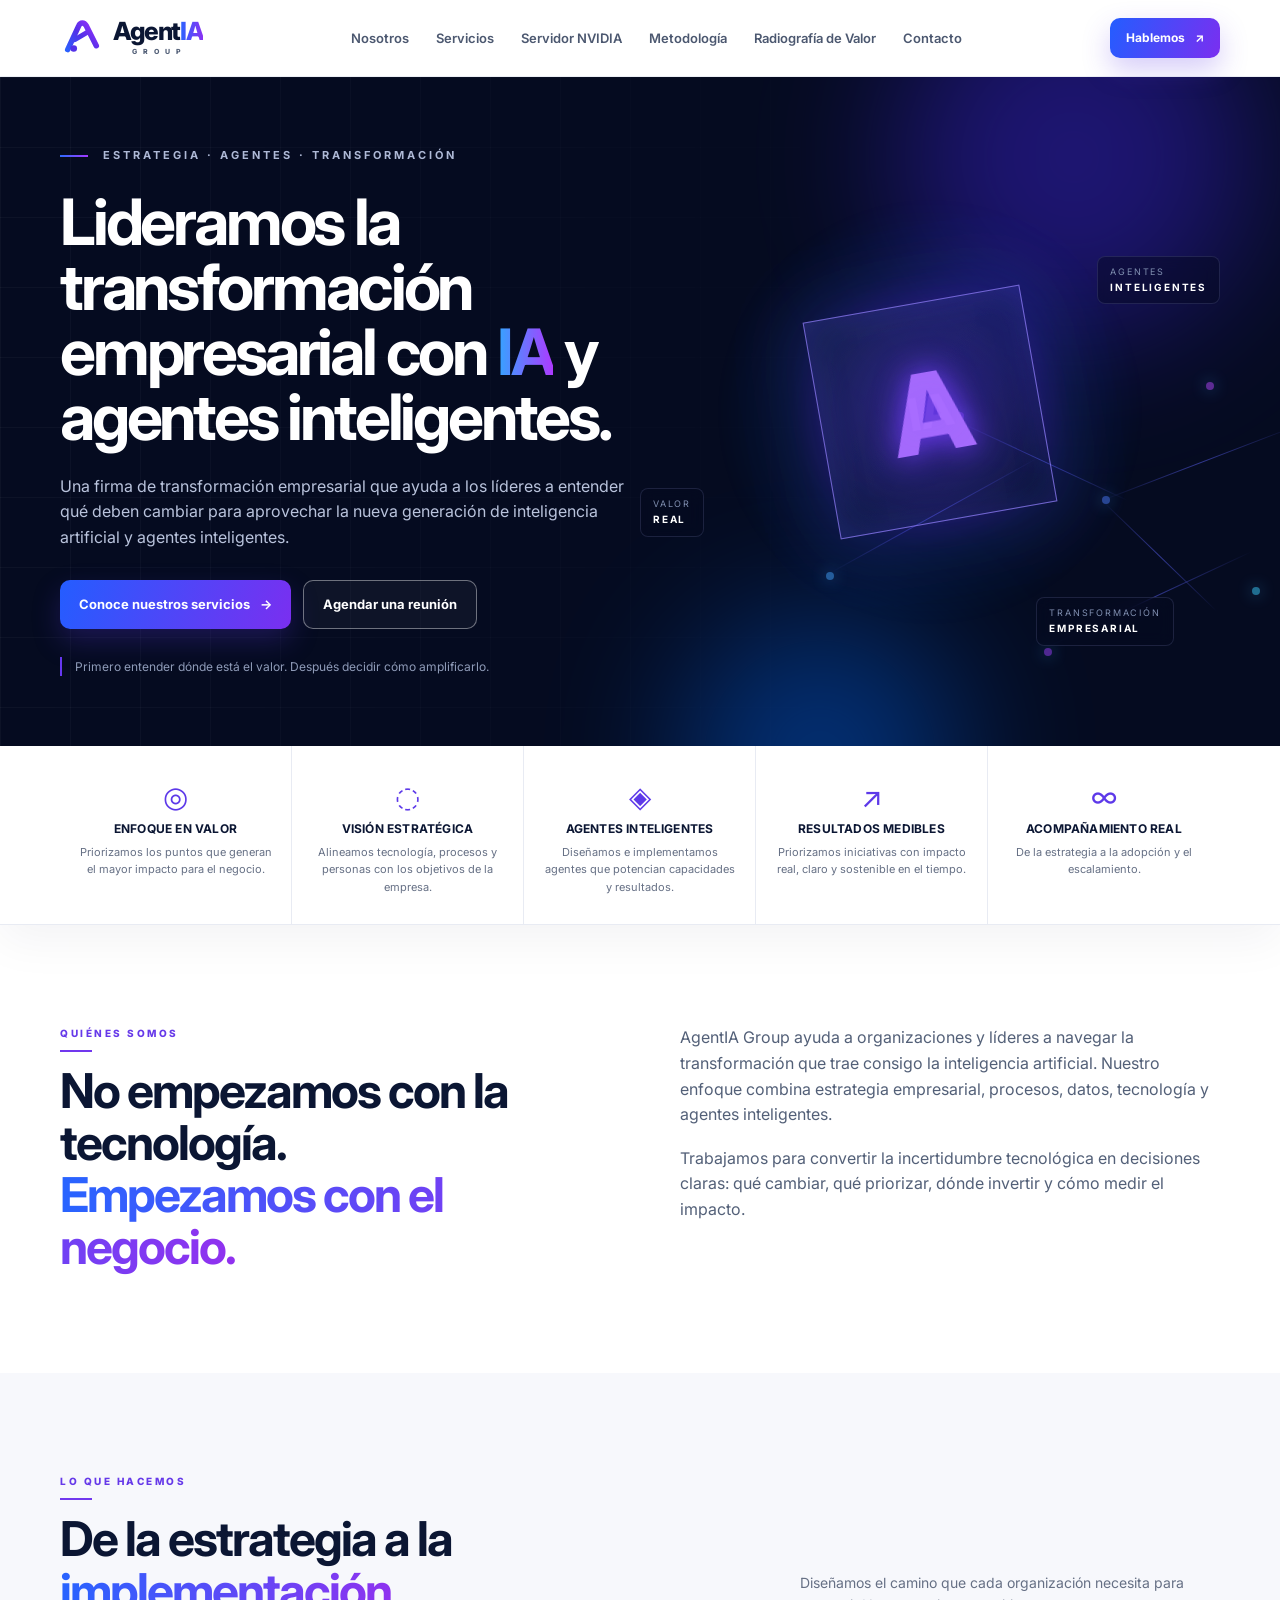
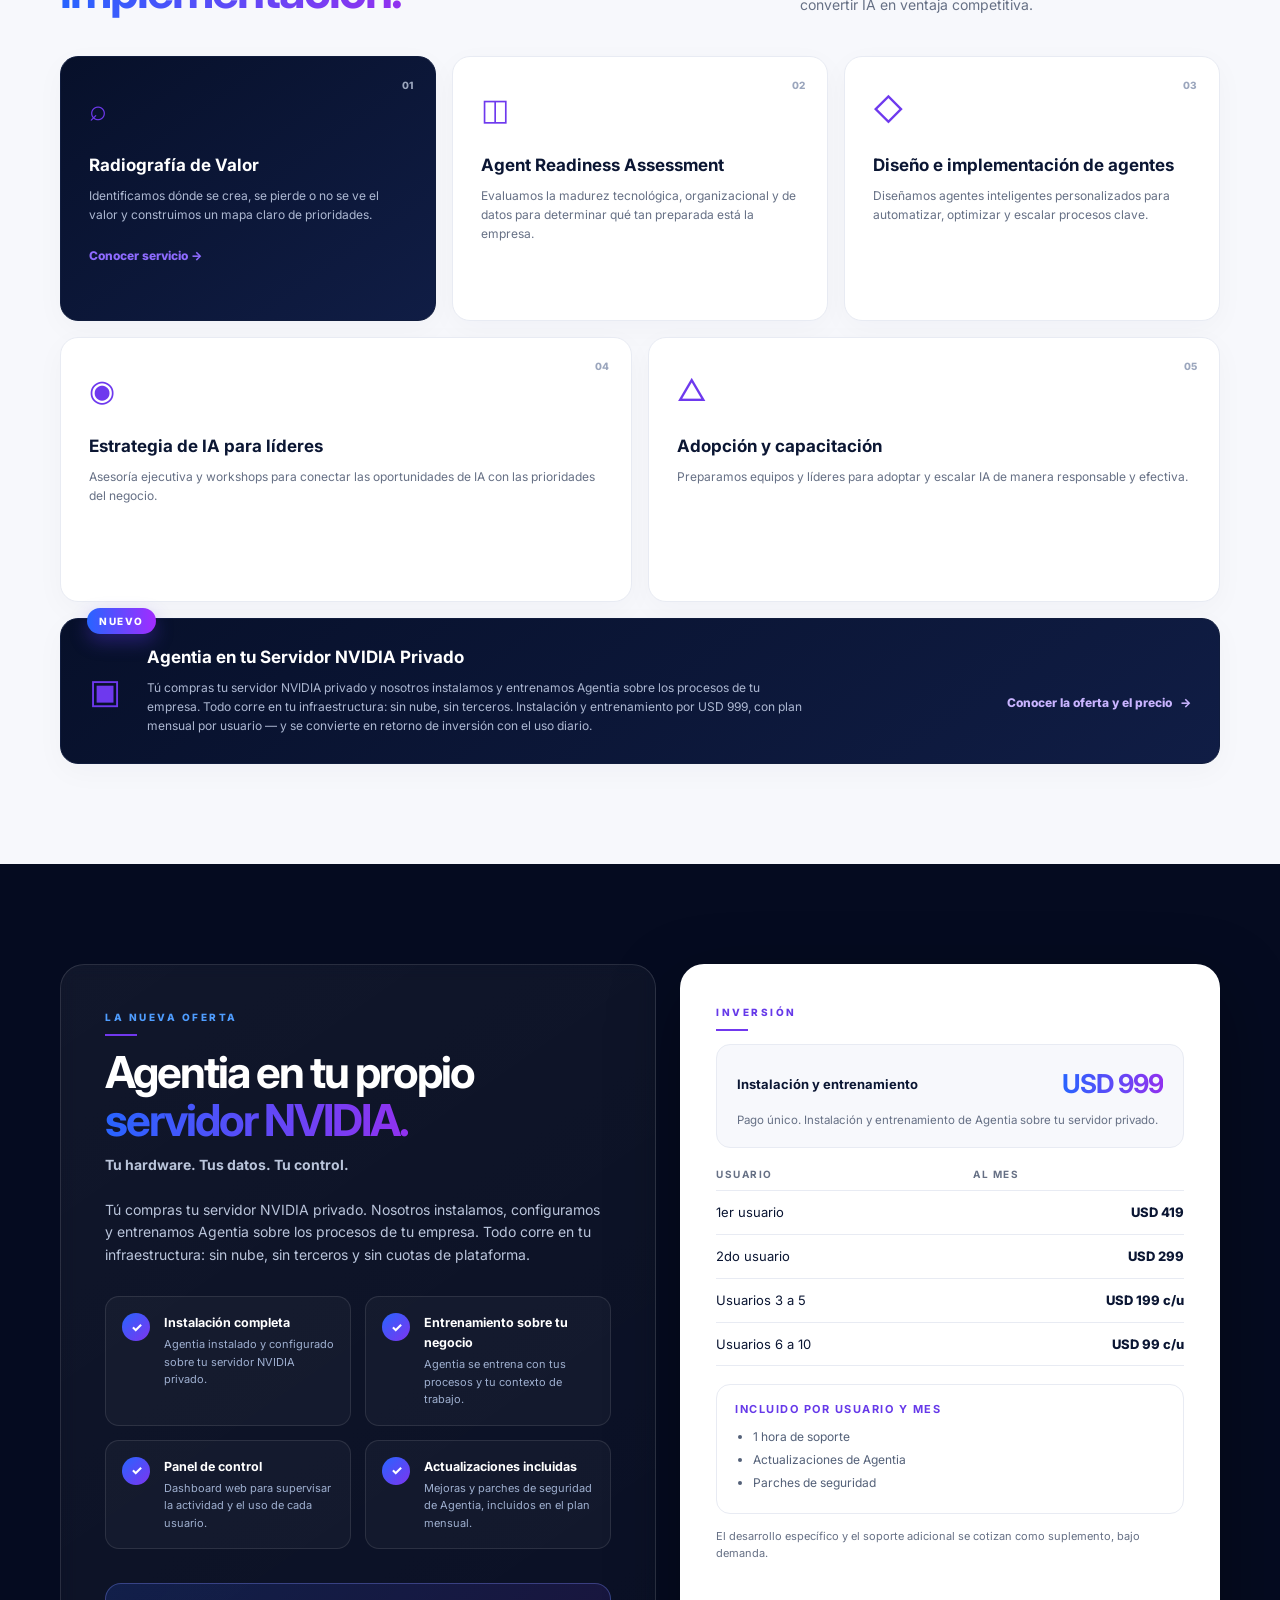
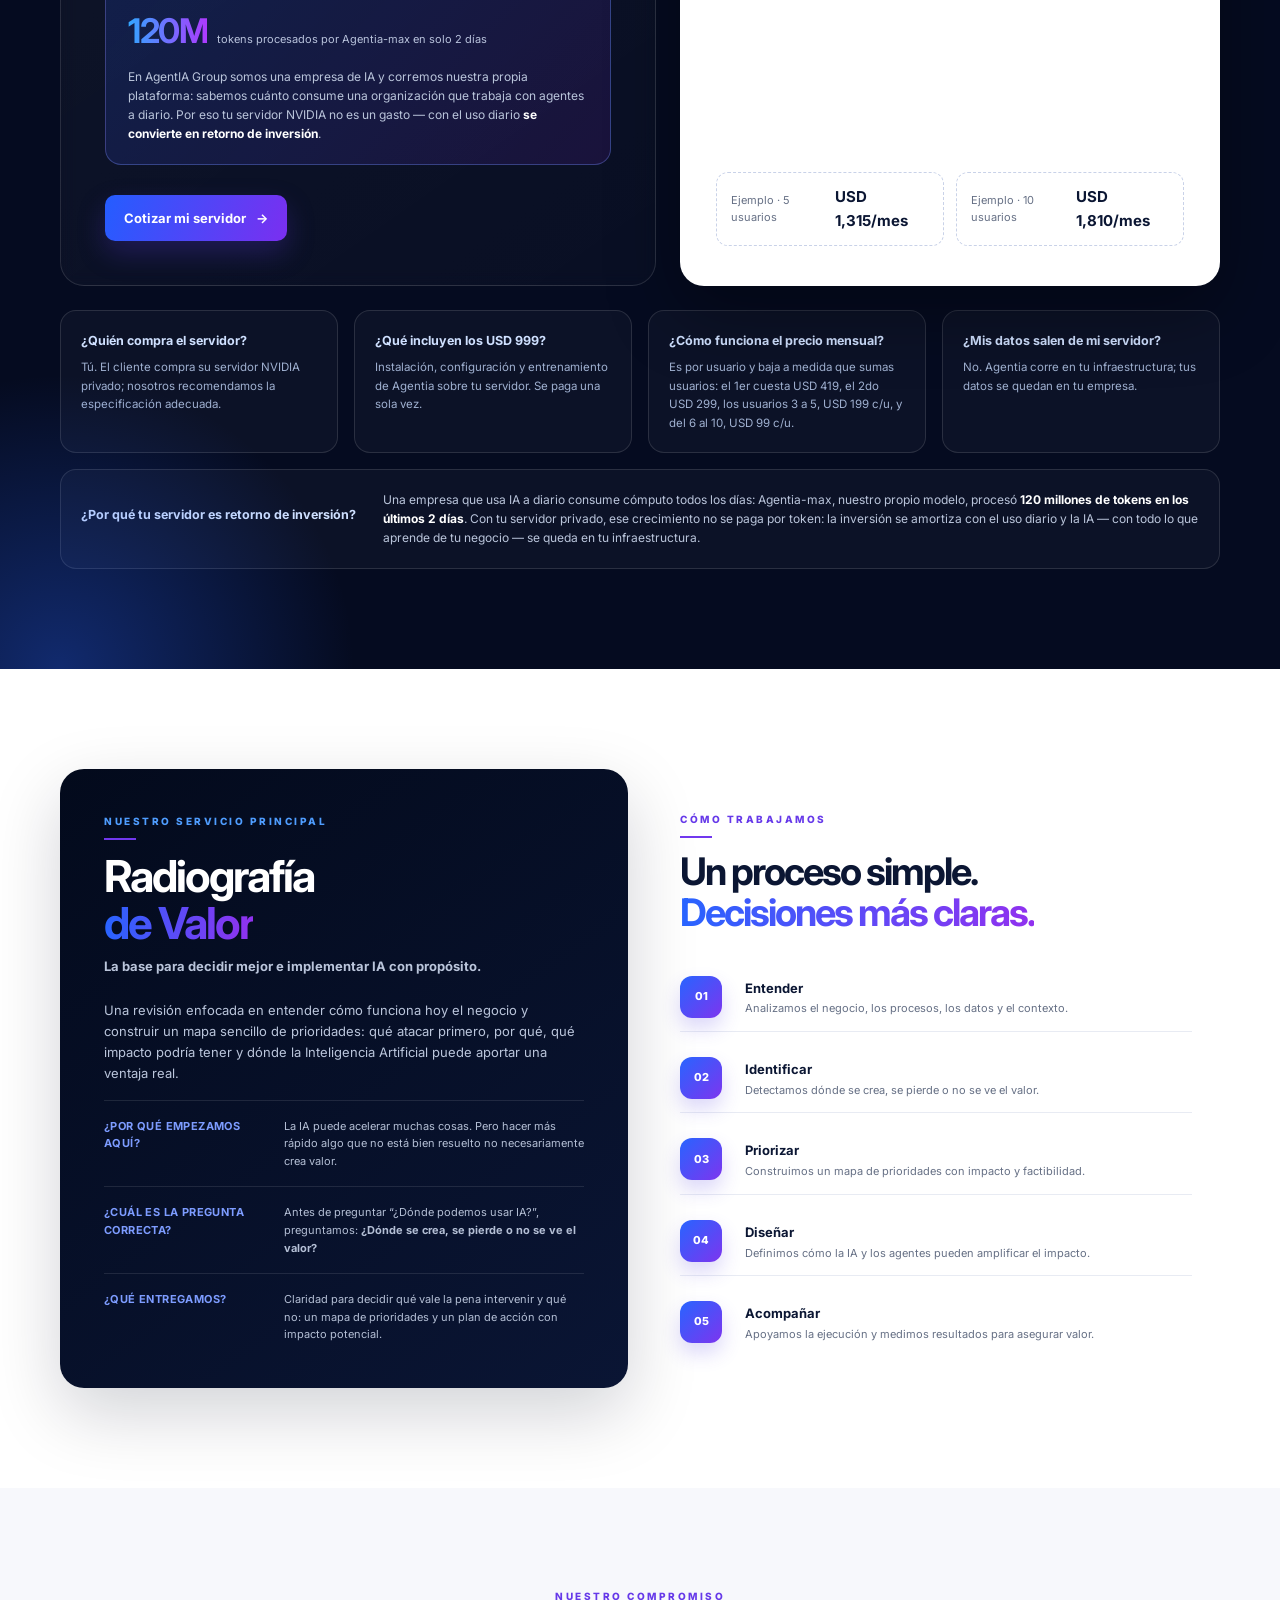
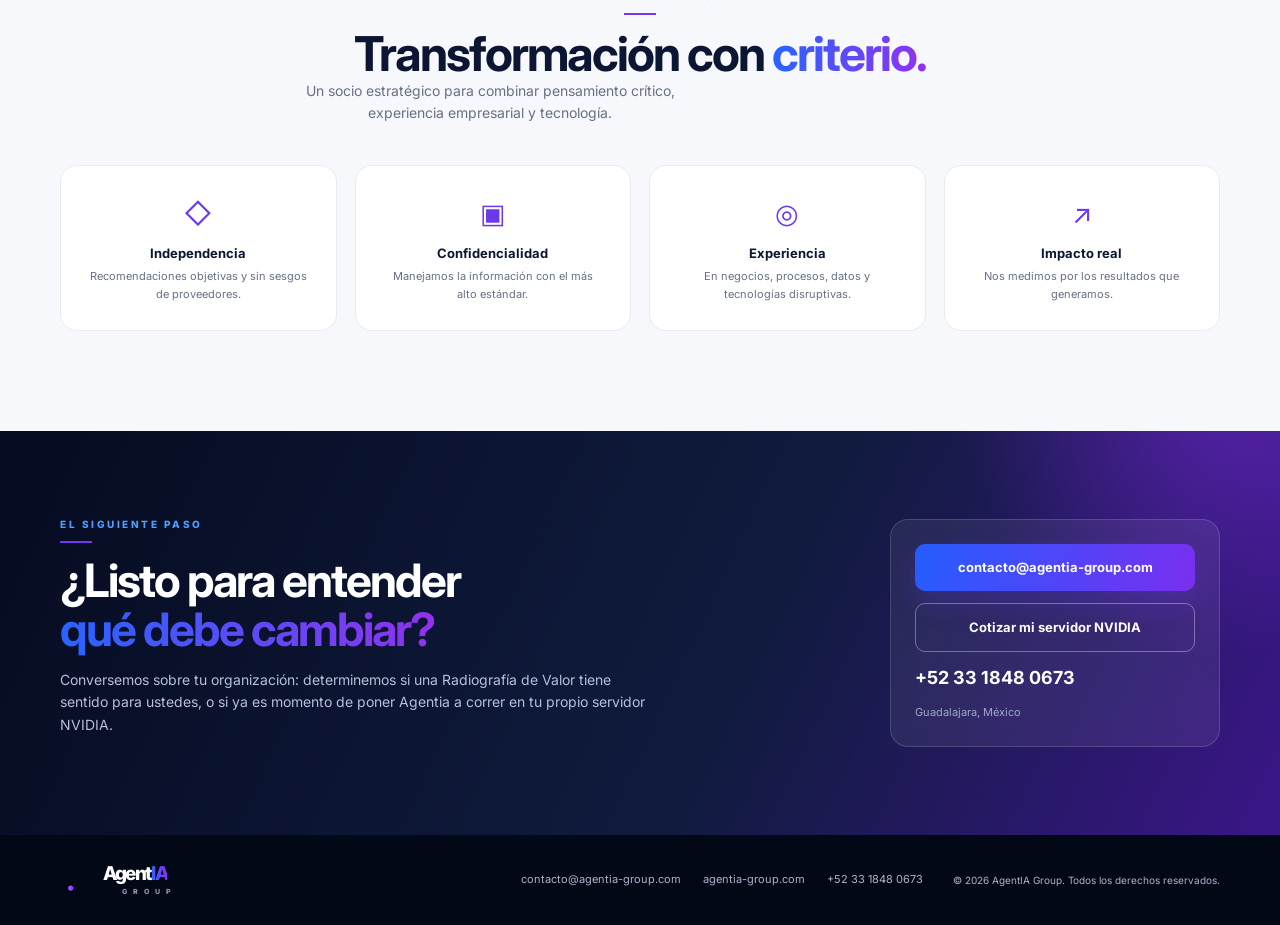
==== commit 5b5600cd: "Énfasis ROI: el servidor se paga solo (120M tokens Agentia-max en 2 días) - Bloque de estadística '1" ====
--- a/index.html
+++ b/index.html
@@ -184,7 +184,7 @@
             <div class="service-icon">▣</div>
             <div class="wide-copy">
               <h3>Agentia en tu Servidor NVIDIA Privado</h3>
-              <p>Tú compras tu servidor NVIDIA privado y nosotros instalamos y entrenamos Agentia sobre los procesos de tu empresa. Todo corre en tu infraestructura: sin nube, sin terceros. Instalación y entrenamiento por USD 999, con plan mensual por usuario.</p>
+              <p>Tú compras tu servidor NVIDIA privado y nosotros instalamos y entrenamos Agentia sobre los procesos de tu empresa. Todo corre en tu infraestructura: sin nube, sin terceros. Instalación y entrenamiento por USD 999, con plan mensual por usuario — y se convierte en retorno de inversión con el uso diario.</p>
             </div>
             <a class="wide-link" href="#servidor">Conocer la oferta y el precio <span>→</span></a>
           </article>
@@ -224,6 +224,16 @@
               </div>
             </div>
 
+            <div class="roi-block">
+              <div class="roi-stat"><strong>120M</strong><span>tokens procesados por Agentia-max en solo 2 días</span></div>
+              <p>
+                En AgentIA Group somos una empresa de IA y corremos nuestra propia
+                plataforma: sabemos cuánto consume una organización que trabaja con
+                agentes a diario. Por eso tu servidor NVIDIA no es un gasto —
+                con el uso diario <b>se convierte en retorno de inversión</b>.
+              </p>
+            </div>
+
             <a class="btn btn-primary" href="#contacto">Cotizar mi servidor <span>→</span></a>
           </div>
 
@@ -281,6 +291,10 @@
           <div class="faq-item">
             <strong>¿Mis datos salen de mi servidor?</strong>
             <p>No. Agentia corre en tu infraestructura; tus datos se quedan en tu empresa.</p>
+          </div>
+          <div class="faq-item faq-wide">
+            <strong>¿Por qué tu servidor es retorno de inversión?</strong>
+            <p>Una empresa que usa IA a diario consume cómputo todos los días: Agentia-max, nuestro propio modelo, procesó <b>120 millones de tokens en los últimos 2 días</b>. Con tu servidor privado, ese crecimiento no se paga por token: la inversión se amortiza con el uso diario y la IA — con todo lo que aprende de tu negocio — se queda en tu infraestructura.</p>
           </div>
         </div>
       </div>
--- a/styles.css
+++ b/styles.css
@@ -139,6 +139,15 @@
 .faq-item{border:1px solid rgba(255,255,255,.12);border-radius:16px;padding:20px;background:rgba(255,255,255,.03)}
 .faq-item strong{display:block;font-size:12.5px;margin-bottom:7px;color:#cfe0ff}
 .faq-item p{font-size:11.5px;color:#9fb0d0;margin:0}
+.faq-item.faq-wide{grid-column:1/-1;display:grid;grid-template-columns:280px 1fr;gap:22px;align-items:center}
+.faq-item.faq-wide p{font-size:12px;color:#bac5db}
+.faq-item.faq-wide b{color:#fff}
+.roi-block{margin:0 0 30px;border:1px solid rgba(120,140,255,.35);border-radius:16px;padding:20px 22px;background:linear-gradient(135deg,rgba(40,100,255,.16),rgba(162,44,255,.10))}
+.roi-stat{display:flex;align-items:baseline;gap:10px;margin-bottom:8px;flex-wrap:wrap}
+.roi-stat strong{font-size:34px;letter-spacing:-1.5px;background:linear-gradient(90deg,#32a6ff,#ad3aff);-webkit-background-clip:text;background-clip:text;color:transparent}
+.roi-stat span{font-size:11px;color:#b9c3dc}
+.roi-block p{font-size:12px;color:#bac5db;margin:0}
+.roi-block b{color:#fff}
 .btn-ghost{border:1px solid rgba(255,255,255,.35);color:#fff;background:transparent}
 .btn-ghost:hover{background:rgba(255,255,255,.08);transform:translateY(-2px)}
 
@@ -243,4 +252,5 @@
   .price-panel{padding:28px 22px}
   .price-examples{grid-template-columns:1fr}
   .faq-grid{grid-template-columns:1fr}
+  .faq-item.faq-wide{grid-template-columns:1fr;gap:8px}
 }
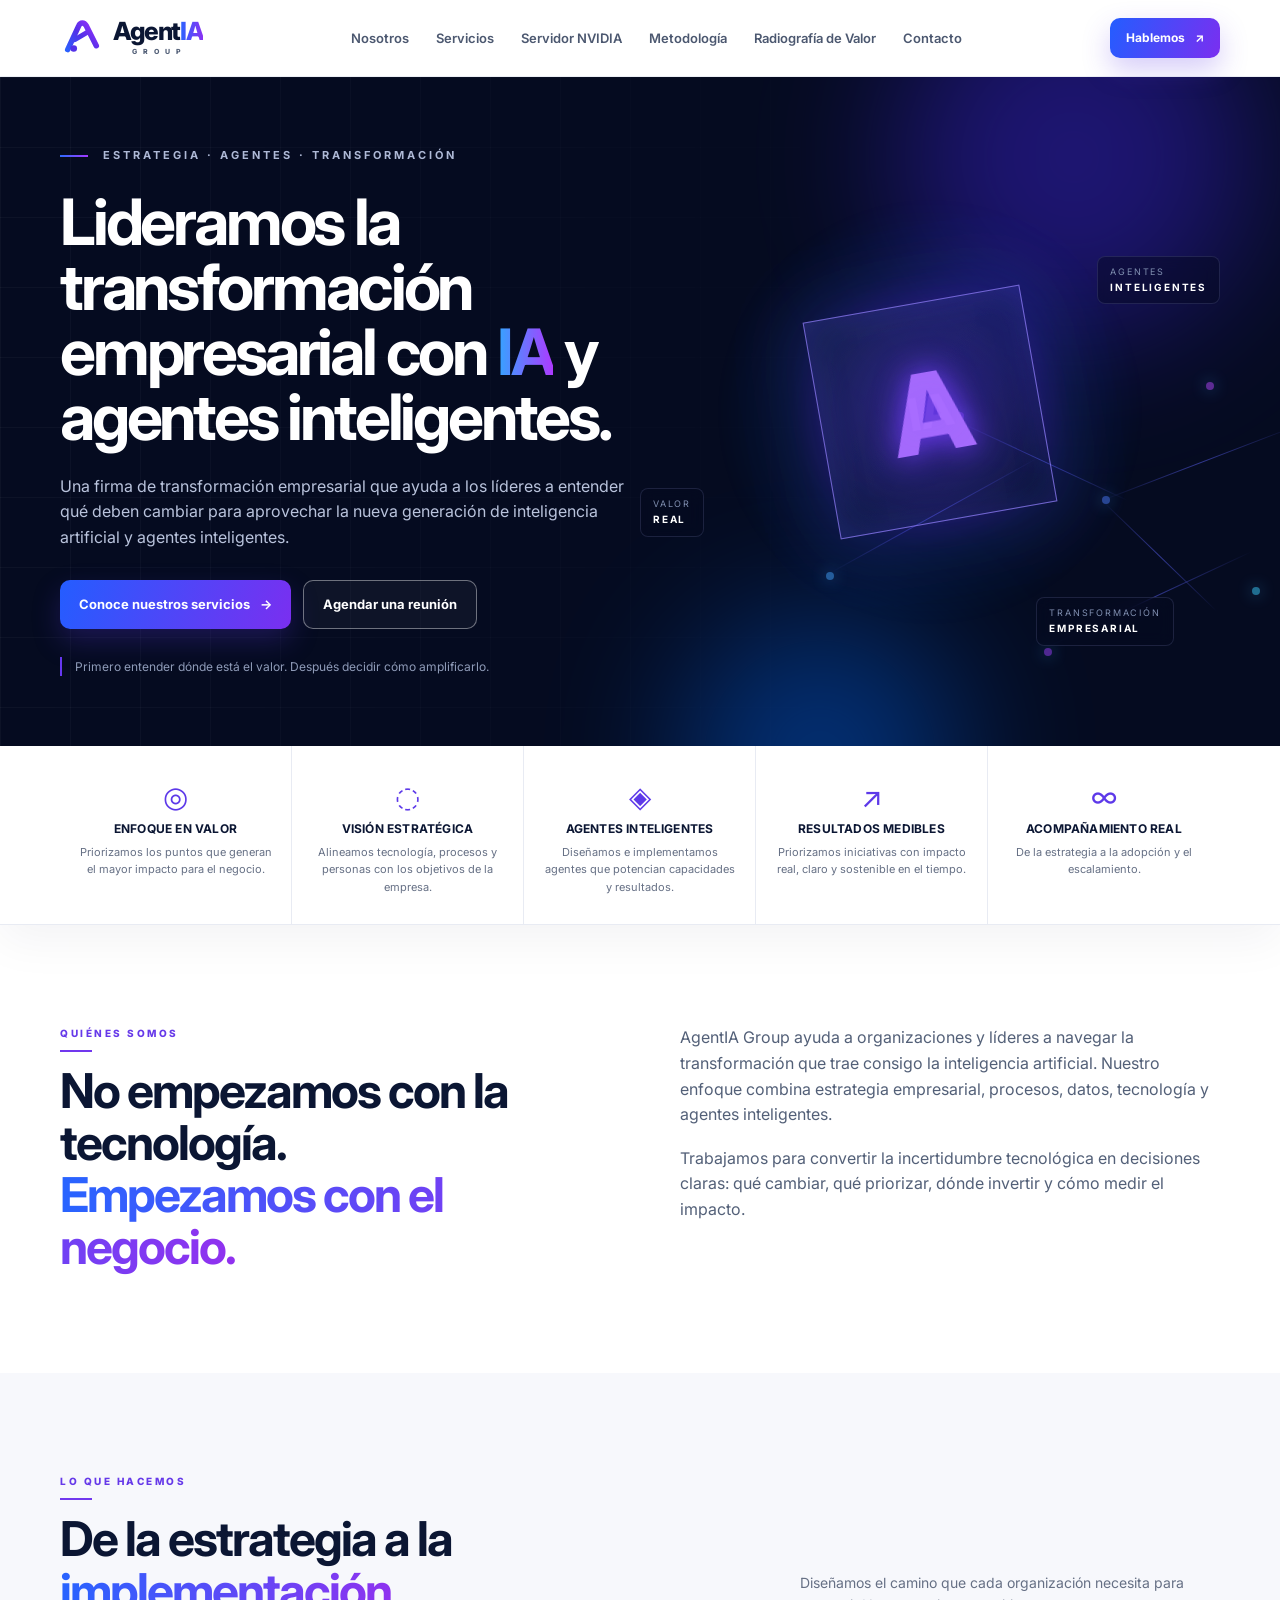
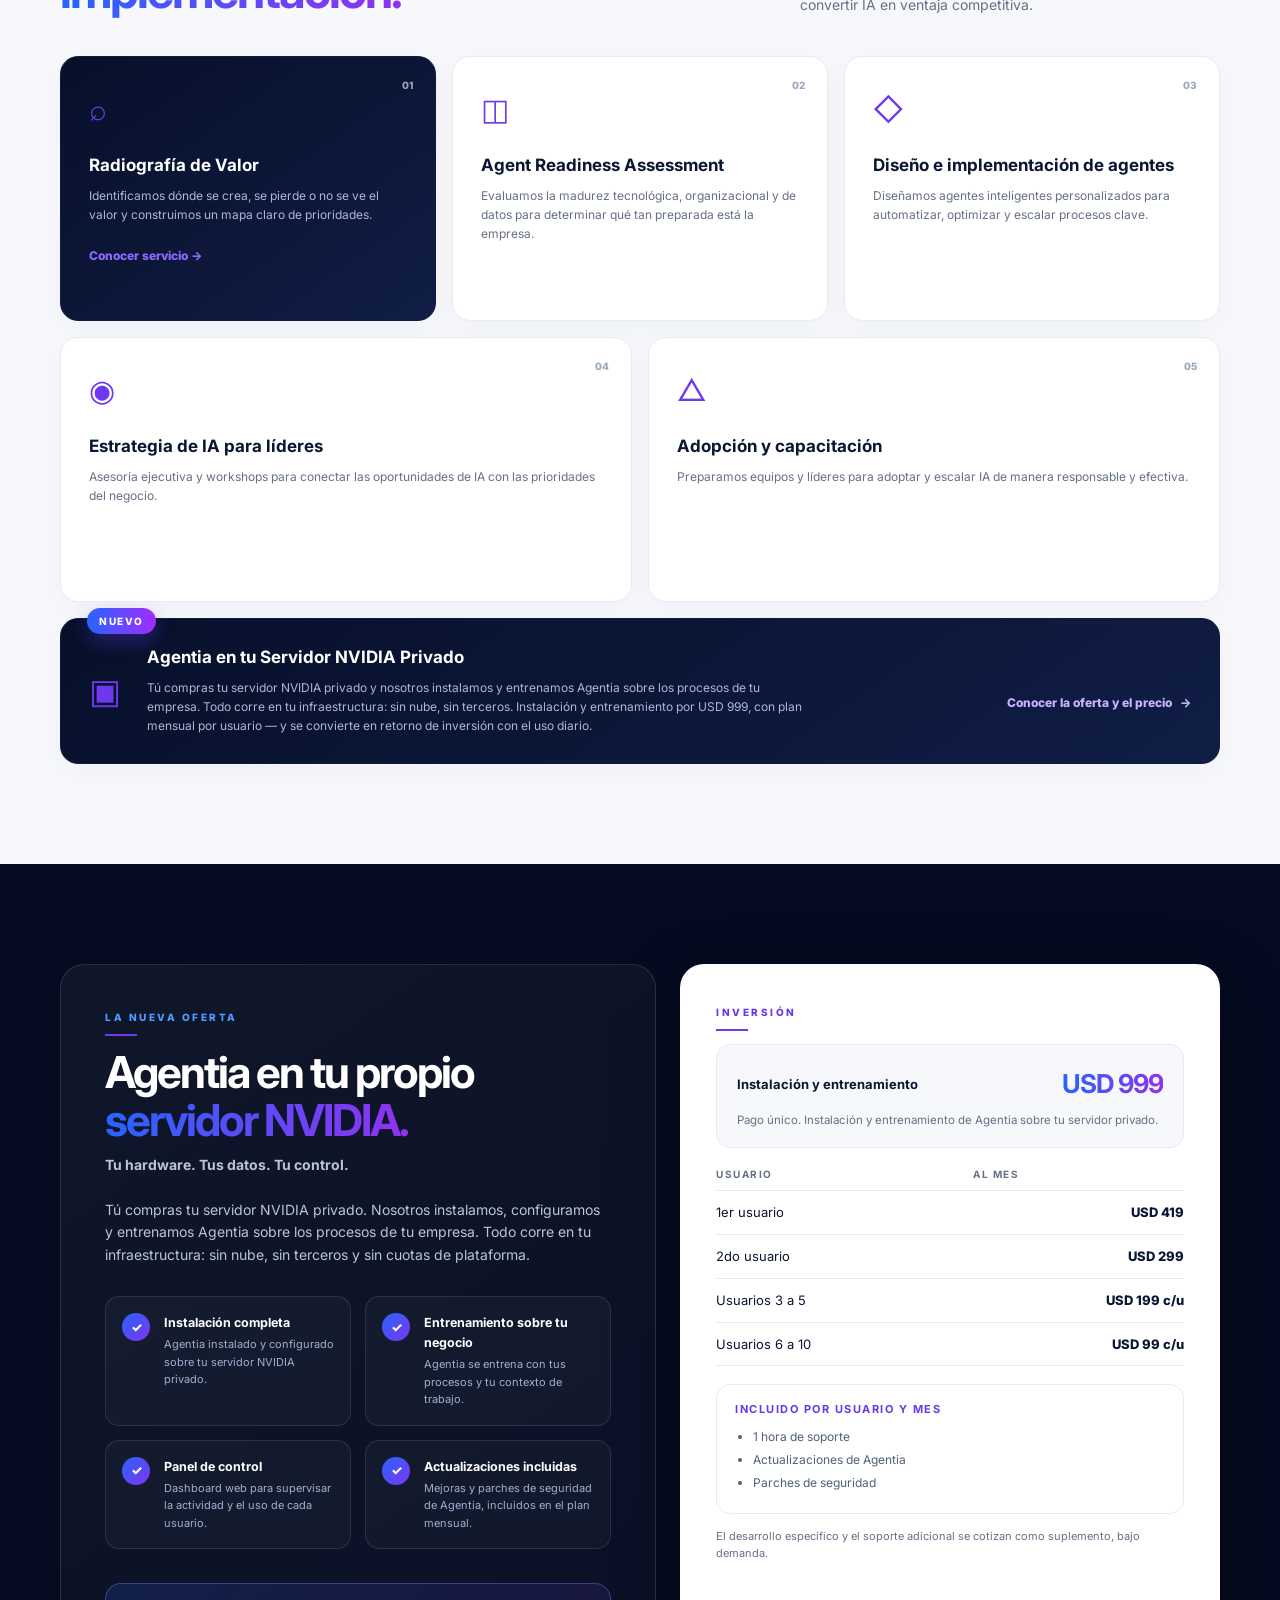
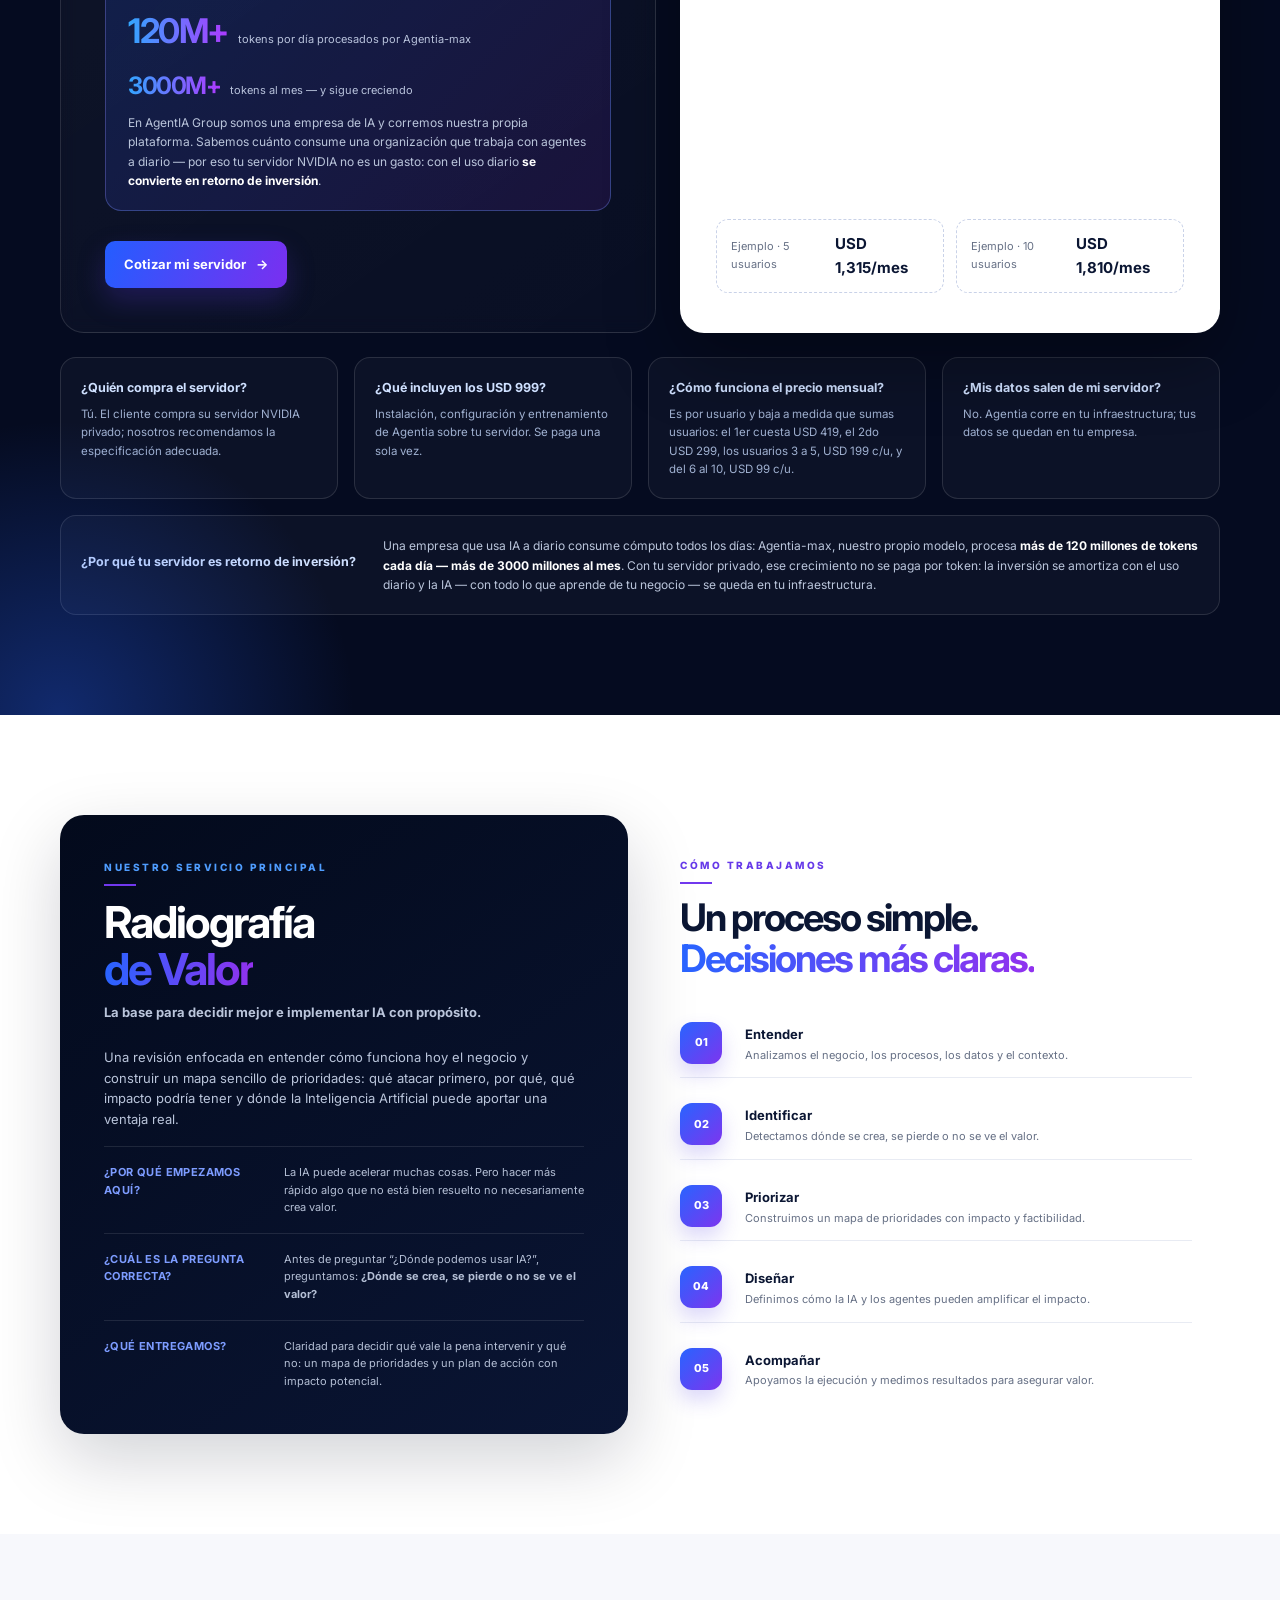
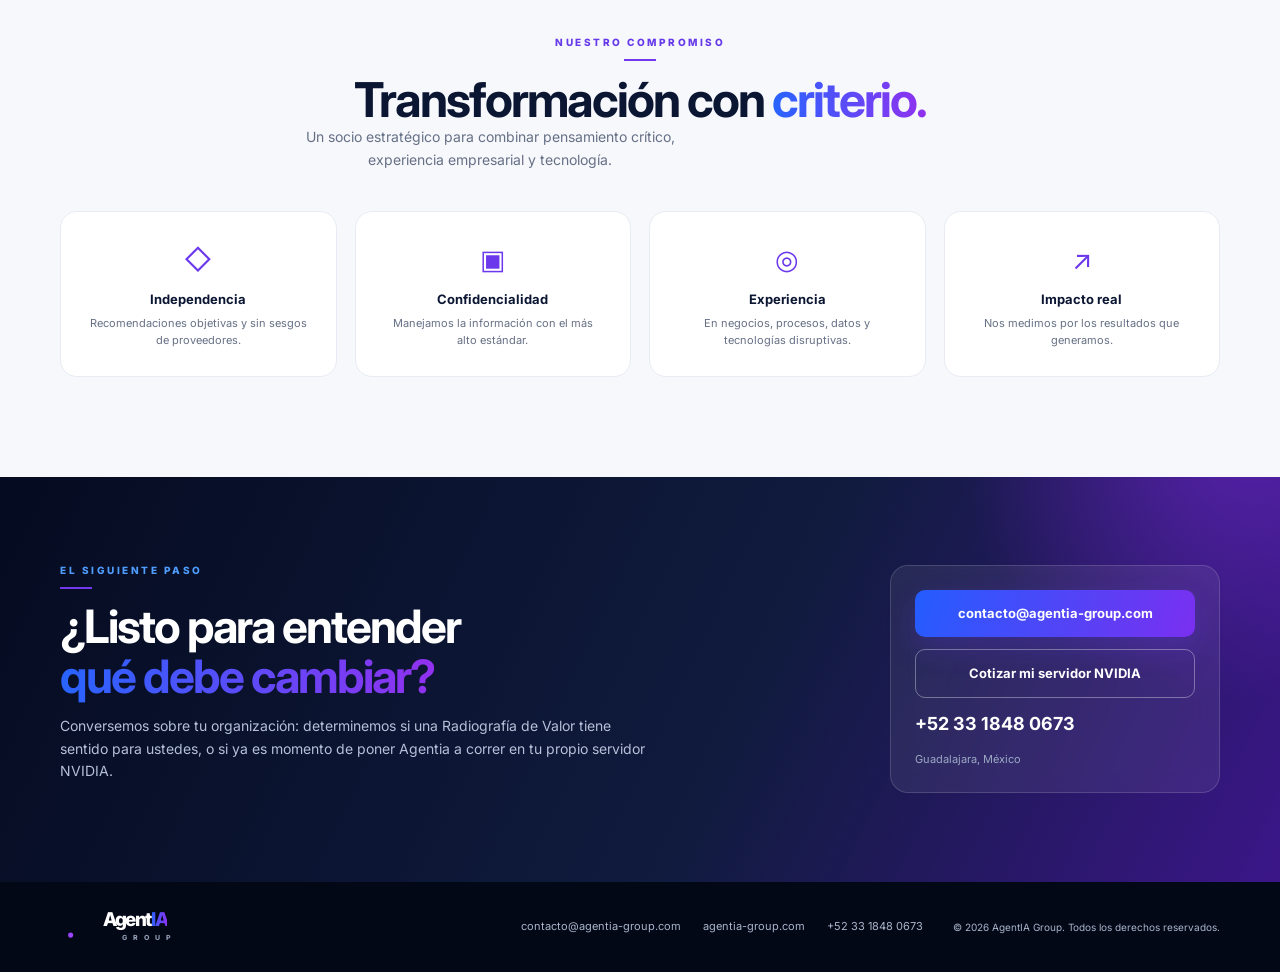
==== commit 2c87ed22: "Carta gráfica: favicon, logo, OG image y tokens de marca - favicon.svg (marca sobre tile navy) + PNG" ====
--- a/index.html
+++ b/index.html
@@ -9,6 +9,17 @@
   <link rel="preconnect" href="https://fonts.gstatic.com" crossorigin>
   <link href="https://fonts.googleapis.com/css2?family=Inter:wght@400;500;600;700;800&display=swap" rel="stylesheet">
   <link rel="stylesheet" href="styles.css" />
+  <link rel="icon" href="favicon.svg" type="image/svg+xml" />
+  <link rel="icon" href="assets/favicon-32.png" sizes="32x32" />
+  <link rel="icon" href="assets/favicon-16.png" sizes="16x16" />
+  <link rel="apple-touch-icon" href="assets/apple-touch-icon.png" />
+  <meta name="theme-color" content="#050b20" />
+  <meta property="og:type" content="website" />
+  <meta property="og:site_name" content="AgentIA Group" />
+  <meta property="og:title" content="AgentIA Group — Agentia en tu servidor NVIDIA privado" />
+  <meta property="og:description" content="Instalación y entrenamiento por USD 999 · Plan mensual por usuario con soporte, actualizaciones y parches de seguridad. 120M+ tokens/día." />
+  <meta property="og:image" content="https://agentia-group.com/assets/og-image.png" />
+  <meta name="twitter:card" content="summary_large_image" />
 </head>
 <body>
   <header class="site-header" id="top">
@@ -225,11 +236,12 @@
             </div>
 
             <div class="roi-block">
-              <div class="roi-stat"><strong>120M</strong><span>tokens procesados por Agentia-max en solo 2 días</span></div>
+              <div class="roi-stat"><strong>120M+</strong><span>tokens por día procesados por Agentia-max</span></div>
+              <div class="roi-stat roi-stat-2"><strong>3000M+</strong><span>tokens al mes — y sigue creciendo</span></div>
               <p>
                 En AgentIA Group somos una empresa de IA y corremos nuestra propia
-                plataforma: sabemos cuánto consume una organización que trabaja con
-                agentes a diario. Por eso tu servidor NVIDIA no es un gasto —
+                plataforma. Sabemos cuánto consume una organización que trabaja con
+                agentes a diario — por eso tu servidor NVIDIA no es un gasto:
                 con el uso diario <b>se convierte en retorno de inversión</b>.
               </p>
             </div>
@@ -294,7 +306,7 @@
           </div>
           <div class="faq-item faq-wide">
             <strong>¿Por qué tu servidor es retorno de inversión?</strong>
-            <p>Una empresa que usa IA a diario consume cómputo todos los días: Agentia-max, nuestro propio modelo, procesó <b>120 millones de tokens en los últimos 2 días</b>. Con tu servidor privado, ese crecimiento no se paga por token: la inversión se amortiza con el uso diario y la IA — con todo lo que aprende de tu negocio — se queda en tu infraestructura.</p>
+            <p>Una empresa que usa IA a diario consume cómputo todos los días: Agentia-max, nuestro propio modelo, procesa <b>más de 120 millones de tokens cada día — más de 3000 millones al mes</b>. Con tu servidor privado, ese crecimiento no se paga por token: la inversión se amortiza con el uso diario y la IA — con todo lo que aprende de tu negocio — se queda en tu infraestructura.</p>
           </div>
         </div>
       </div>
--- a/styles.css
+++ b/styles.css
@@ -146,6 +146,8 @@
 .roi-stat{display:flex;align-items:baseline;gap:10px;margin-bottom:8px;flex-wrap:wrap}
 .roi-stat strong{font-size:34px;letter-spacing:-1.5px;background:linear-gradient(90deg,#32a6ff,#ad3aff);-webkit-background-clip:text;background-clip:text;color:transparent}
 .roi-stat span{font-size:11px;color:#b9c3dc}
+.roi-stat-2{margin-top:2px}
+.roi-stat-2 strong{font-size:24px}
 .roi-block p{font-size:12px;color:#bac5db;margin:0}
 .roi-block b{color:#fff}
 .btn-ghost{border:1px solid rgba(255,255,255,.35);color:#fff;background:transparent}
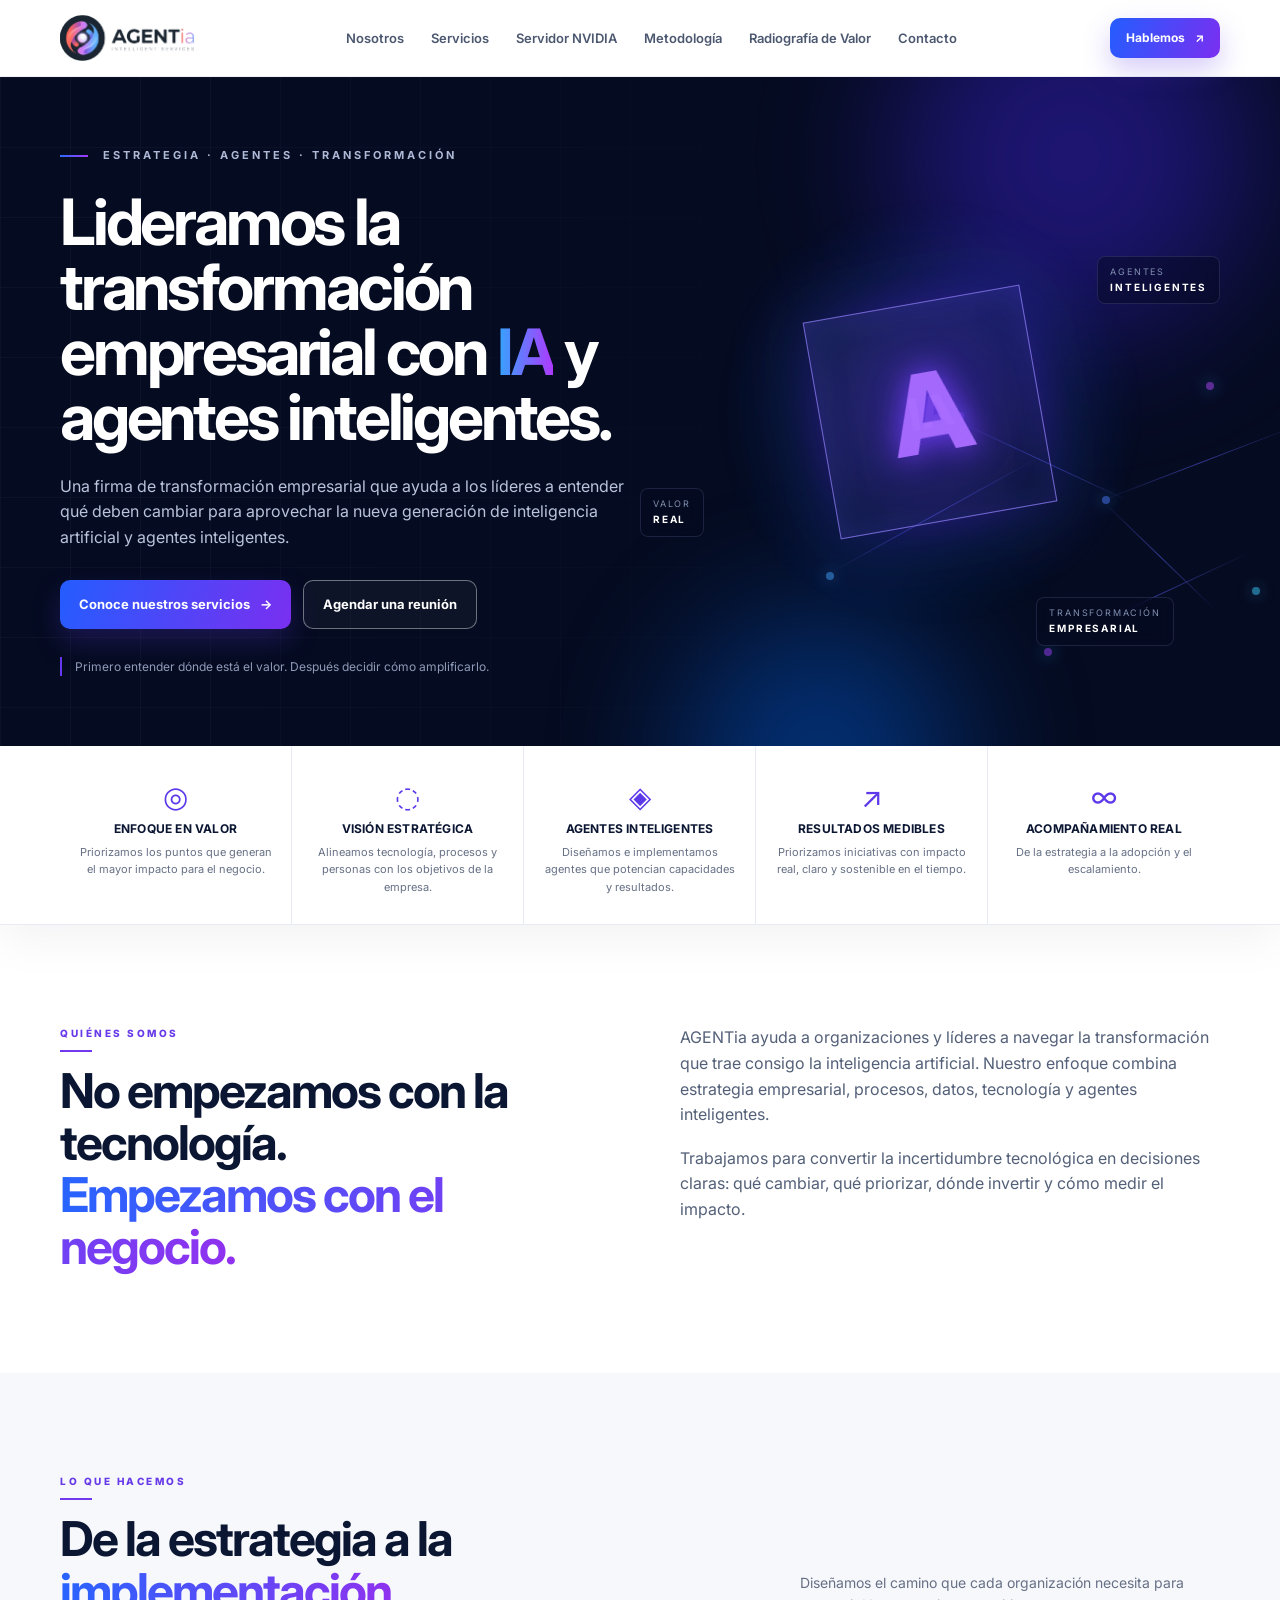
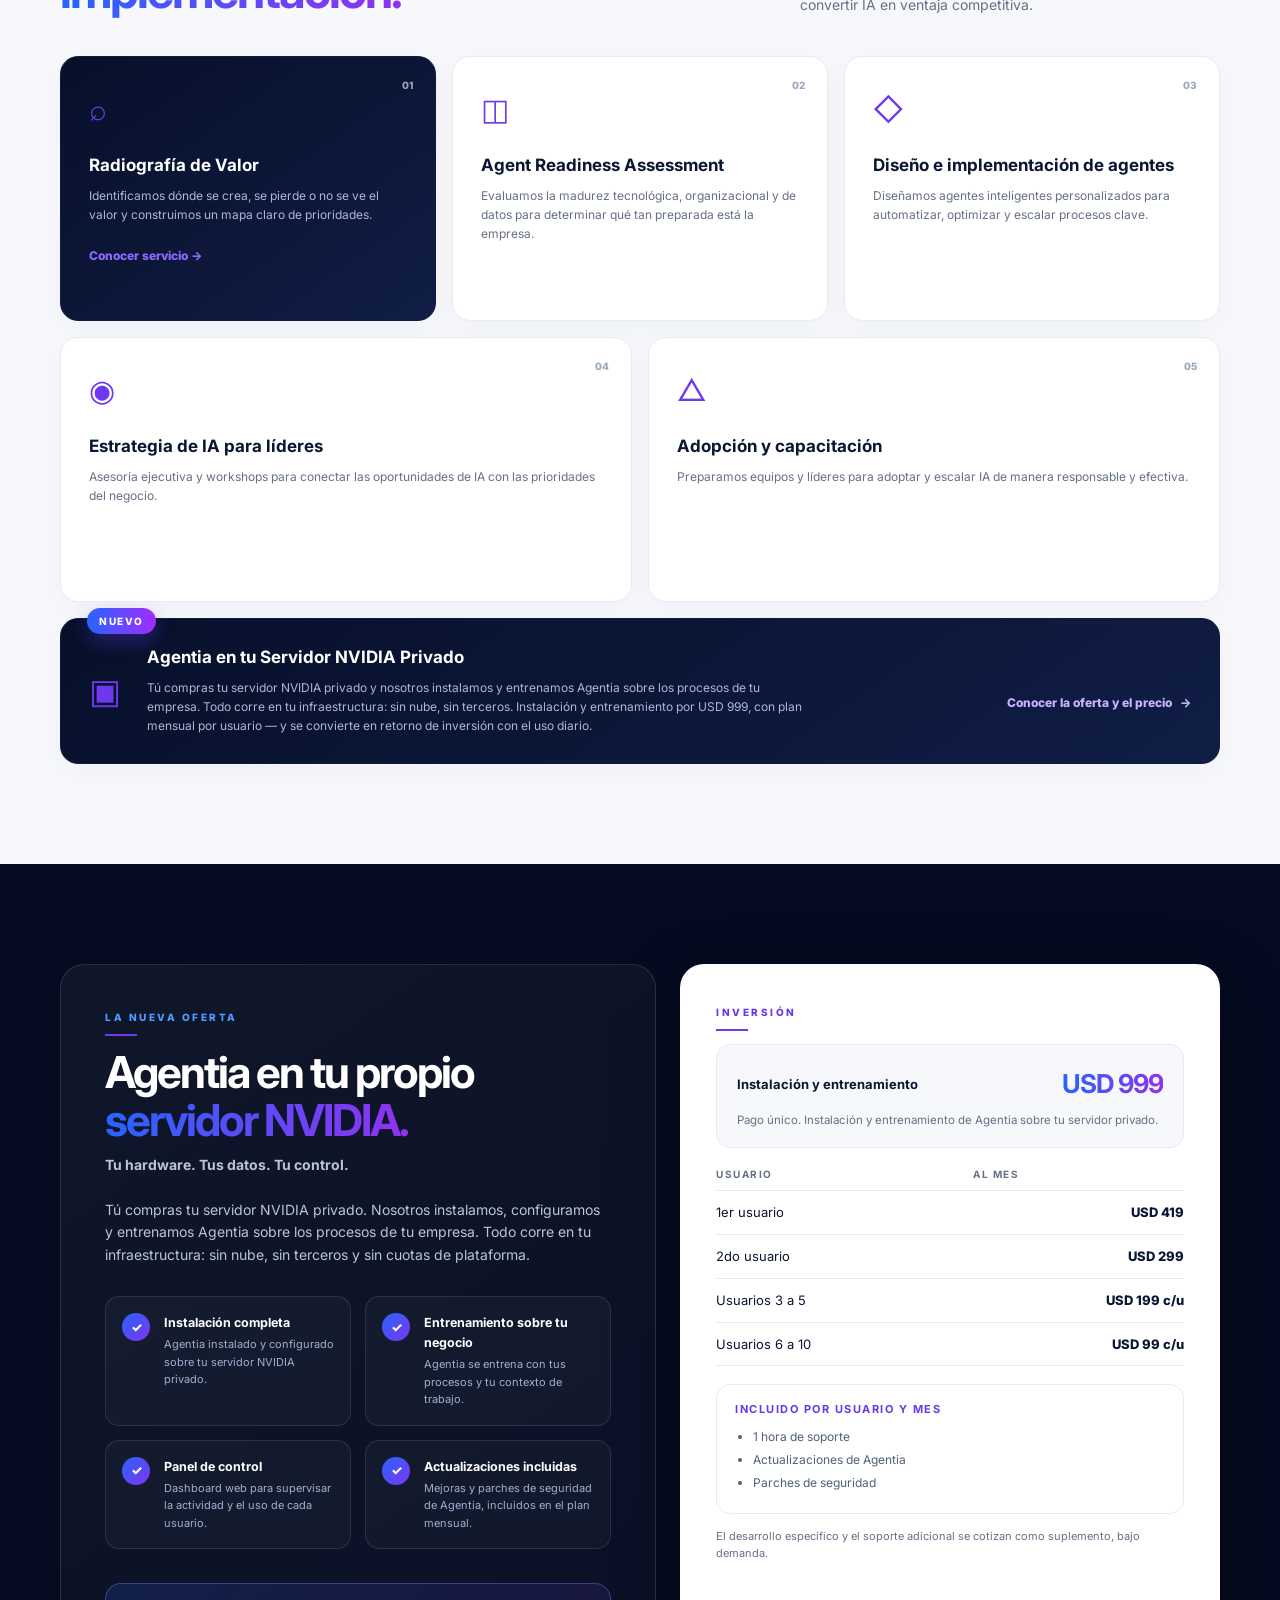
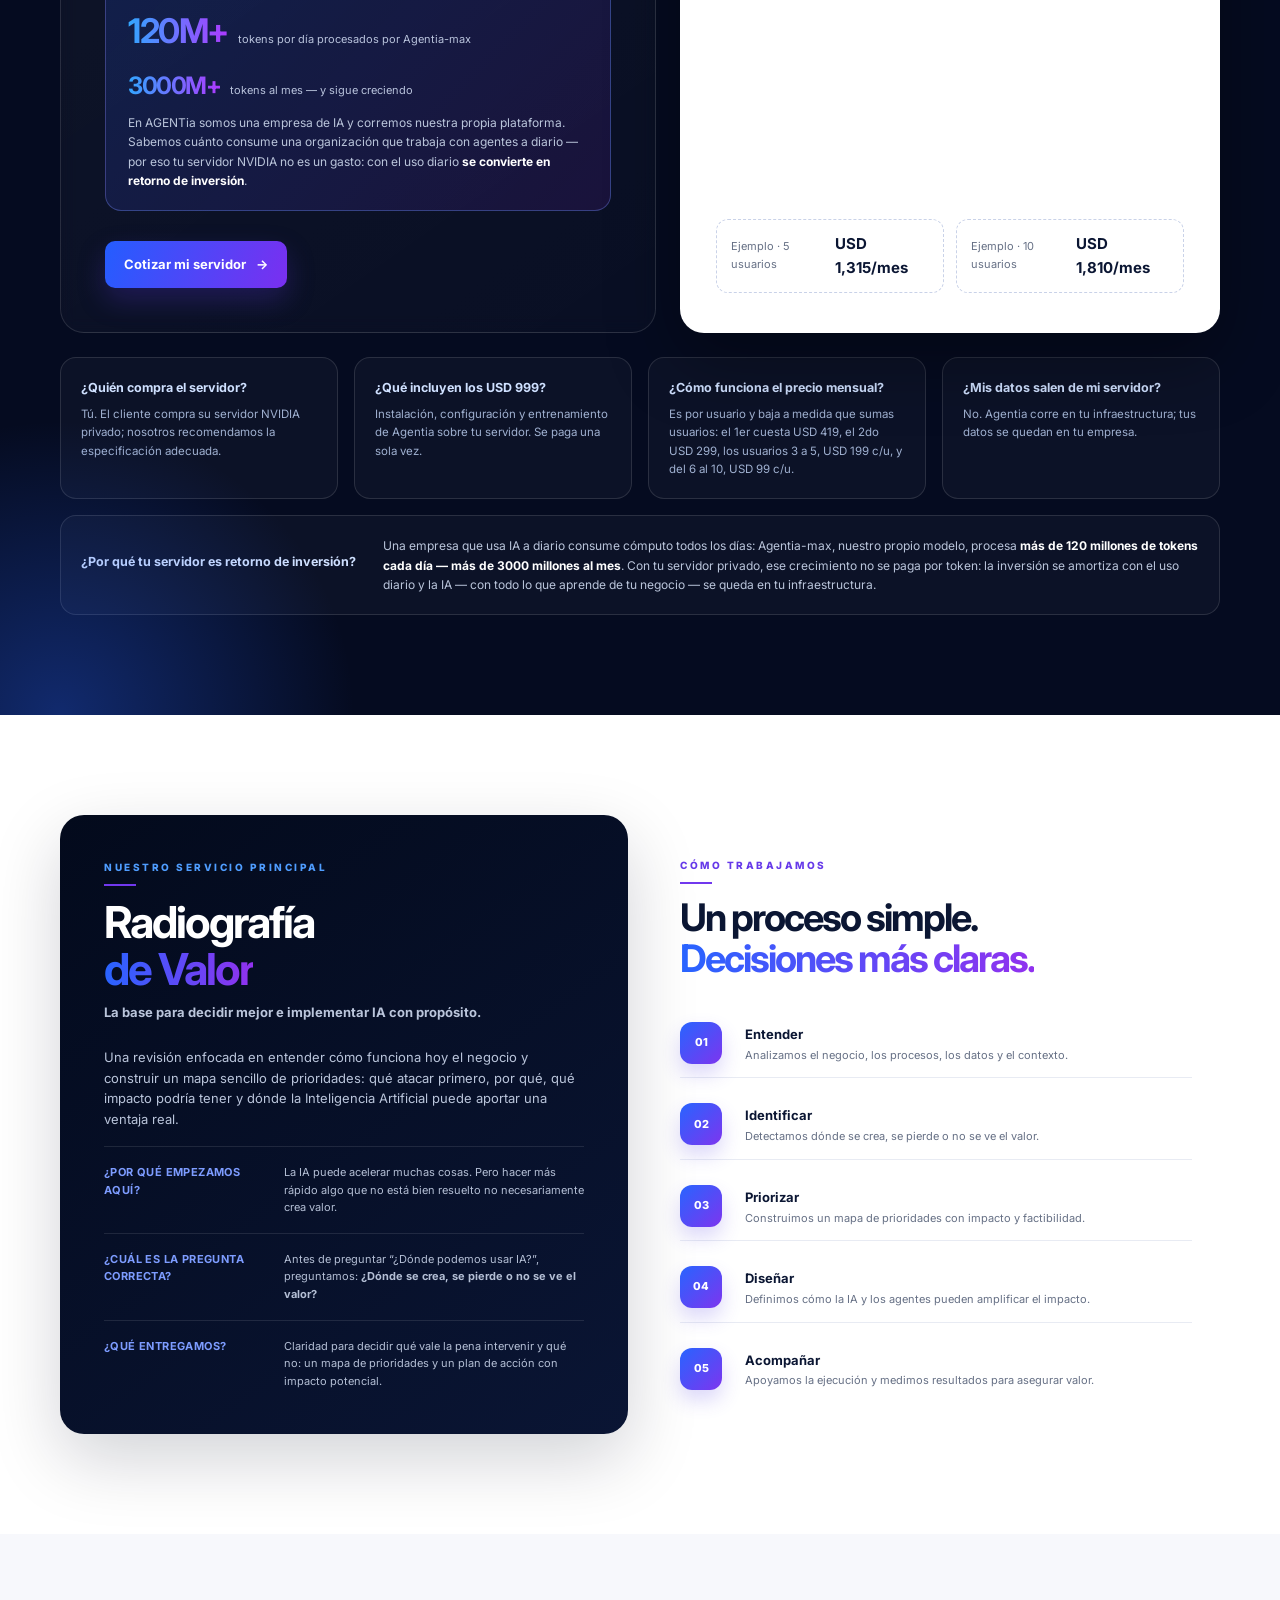
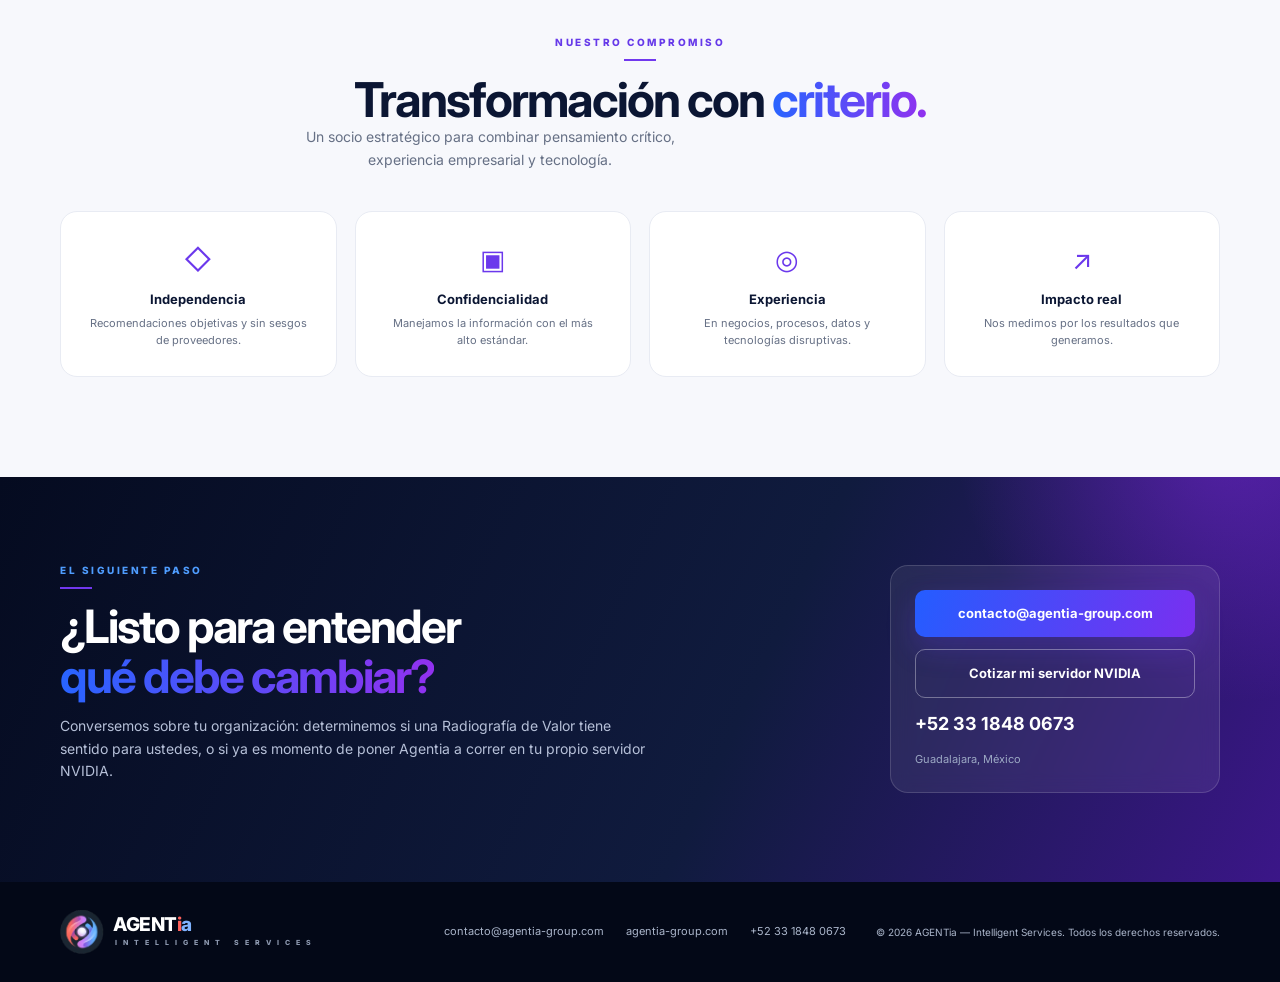
==== commit 25776835: "Logo oficial de AGENTia (agentia-services.com) en toda la web - Header: lockup completo assets/logo." ====
--- a/index.html
+++ b/index.html
@@ -3,20 +3,19 @@
 <head>
   <meta charset="UTF-8" />
   <meta name="viewport" content="width=device-width, initial-scale=1.0" />
-  <meta name="description" content="AgentIA Group — Estrategia, agentes y transformación. Nueva oferta: Agentia en tu propio servidor NVIDIA privado. Instalación y entrenamiento por USD 999, plan mensual por usuario con soporte, actualizaciones y parches de seguridad incluidos." />
-  <title>AgentIA Group | Estrategia · Agentes · Transformación · Servidor NVIDIA Privado</title>
+  <meta name="description" content="AGENTia — Estrategia, agentes y transformación. Nueva oferta: Agentia en tu propio servidor NVIDIA privado. Instalación y entrenamiento por USD 999, plan mensual por usuario con soporte, actualizaciones y parches de seguridad incluidos." />
+  <title>AGENTia | Estrategia · Agentes · Transformación · Servidor NVIDIA Privado</title>
   <link rel="preconnect" href="https://fonts.googleapis.com">
   <link rel="preconnect" href="https://fonts.gstatic.com" crossorigin>
   <link href="https://fonts.googleapis.com/css2?family=Inter:wght@400;500;600;700;800&display=swap" rel="stylesheet">
   <link rel="stylesheet" href="styles.css" />
-  <link rel="icon" href="favicon.svg" type="image/svg+xml" />
   <link rel="icon" href="assets/favicon-32.png" sizes="32x32" />
   <link rel="icon" href="assets/favicon-16.png" sizes="16x16" />
   <link rel="apple-touch-icon" href="assets/apple-touch-icon.png" />
   <meta name="theme-color" content="#050b20" />
   <meta property="og:type" content="website" />
-  <meta property="og:site_name" content="AgentIA Group" />
-  <meta property="og:title" content="AgentIA Group — Agentia en tu servidor NVIDIA privado" />
+  <meta property="og:site_name" content="AGENTia" />
+  <meta property="og:title" content="AGENTia — Agentia en tu servidor NVIDIA privado" />
   <meta property="og:description" content="Instalación y entrenamiento por USD 999 · Plan mensual por usuario con soporte, actualizaciones y parches de seguridad. 120M+ tokens/día." />
   <meta property="og:image" content="https://agentia-group.com/assets/og-image.png" />
   <meta name="twitter:card" content="summary_large_image" />
@@ -24,22 +23,8 @@
 <body>
   <header class="site-header" id="top">
     <nav class="nav container">
-      <a class="brand" href="#top" aria-label="AgentIA Group">
-        <span class="brand-mark" aria-hidden="true">
-          <svg viewBox="0 0 80 80" role="img">
-            <defs>
-              <linearGradient id="logoGradient" x1="10" y1="65" x2="68" y2="12" gradientUnits="userSpaceOnUse">
-                <stop offset="0" stop-color="#2864ff"/>
-                <stop offset="0.52" stop-color="#5331e8"/>
-                <stop offset="1" stop-color="#a22cff"/>
-              </linearGradient>
-            </defs>
-            <path d="M14 61 34 18c3-7 10-7 14 0l18 36" fill="none" stroke="url(#logoGradient)" stroke-width="10" stroke-linecap="round" stroke-linejoin="round"/>
-            <path d="M27 43 51 29" fill="none" stroke="url(#logoGradient)" stroke-width="9" stroke-linecap="round"/>
-            <circle cx="25" cy="59" r="6" fill="#5331e8"/>
-          </svg>
-        </span>
-        <span class="brand-text">Agent<span>IA</span><small>GROUP</small></span>
+      <a class="brand" href="#top" aria-label="AGENTia — Intelligent Services">
+        <img class="brand-logo" src="assets/logo.png" alt="AGENTia — Intelligent Services" />
       </a>
 
       <div class="nav-links">
@@ -136,7 +121,7 @@
         </div>
         <div class="body-copy">
           <p>
-            AgentIA Group ayuda a organizaciones y líderes a navegar la transformación
+            AGENTia ayuda a organizaciones y líderes a navegar la transformación
             que trae consigo la inteligencia artificial. Nuestro enfoque combina
             estrategia empresarial, procesos, datos, tecnología y agentes inteligentes.
           </p>
@@ -239,7 +224,7 @@
               <div class="roi-stat"><strong>120M+</strong><span>tokens por día procesados por Agentia-max</span></div>
               <div class="roi-stat roi-stat-2"><strong>3000M+</strong><span>tokens al mes — y sigue creciendo</span></div>
               <p>
-                En AgentIA Group somos una empresa de IA y corremos nuestra propia
+                En AGENTia somos una empresa de IA y corremos nuestra propia
                 plataforma. Sabemos cuánto consume una organización que trabaja con
                 agentes a diario — por eso tu servidor NVIDIA no es un gasto:
                 con el uso diario <b>se convierte en retorno de inversión</b>.
@@ -394,7 +379,7 @@
           <p>Conversemos sobre tu organización: determinemos si una Radiografía de Valor tiene sentido para ustedes, o si ya es momento de poner Agentia a correr en tu propio servidor NVIDIA.</p>
         </div>
         <div class="cta-card">
-          <a class="btn btn-primary" href="mailto:contacto@agentia-group.com?subject=Quiero%20conocer%20AgentIA%20Group">contacto@agentia-group.com</a>
+          <a class="btn btn-primary" href="mailto:contacto@agentia-group.com?subject=Quiero%20conocer%20AGENTia">contacto@agentia-group.com</a>
           <a class="btn btn-ghost" href="mailto:contacto@agentia-group.com?subject=Cotizaci%C3%B3n%20Servidor%20NVIDIA%20%E2%80%94%20Agentia">Cotizar mi servidor NVIDIA</a>
           <a class="phone" href="tel:+523318480673">+52 33 1848 0673</a>
           <span>Guadalajara, México</span>
@@ -406,17 +391,15 @@
   <footer class="footer">
     <div class="container footer-inner">
       <a class="brand footer-brand" href="#top">
-        <span class="brand-mark small-mark" aria-hidden="true">
-          <svg viewBox="0 0 80 80"><path d="M14 61 34 18c3-7 10-7 14 0l18 36" fill="none" stroke="url(#footerGradient)" stroke-width="10" stroke-linecap="round" stroke-linejoin="round"/><path d="M27 43 51 29" fill="none" stroke="url(#footerGradient)" stroke-width="9" stroke-linecap="round"/><circle cx="25" cy="59" r="6" fill="#9a45ff"/></svg>
-        </span>
-        <span class="brand-text">Agent<span>IA</span><small>GROUP</small></span>
+        <img class="brand-mark" src="assets/logo-emblem.png" alt="" aria-hidden="true" />
+        <span class="brand-text">AGENT<span class="i">i</span><span class="a">a</span><small>INTELLIGENT SERVICES</small></span>
       </a>
       <div class="footer-contact">
         <a href="mailto:contacto@agentia-group.com">contacto@agentia-group.com</a>
         <a href="https://agentia-group.com">agentia-group.com</a>
         <a href="tel:+523318480673">+52 33 1848 0673</a>
       </div>
-      <p>© <span id="year"></span> AgentIA Group. Todos los derechos reservados.</p>
+      <p>© <span id="year"></span> AGENTia — Intelligent Services. Todos los derechos reservados.</p>
     </div>
   </footer>
 
--- a/styles.css
+++ b/styles.css
@@ -20,8 +20,9 @@
 .site-header{position:sticky;top:0;z-index:50;background:rgba(255,255,255,.92);backdrop-filter:blur(16px);border-bottom:1px solid rgba(232,235,243,.8)}
 .nav{height:76px;display:flex;align-items:center;justify-content:space-between;gap:28px}
 .brand{display:flex;align-items:center;gap:9px;font-weight:800}
+.brand-logo{height:46px;width:auto;display:block}
 .brand-mark{width:44px;height:44px;display:inline-flex}
-.brand-mark svg{width:100%;height:100%}
+.brand-mark svg,.brand-mark img{width:100%;height:100%;display:block}
 .brand-text{font-size:25px;letter-spacing:-1.4px;line-height:.8}
 .brand-text span{background:linear-gradient(90deg,#2864ff,#8a32f3);-webkit-background-clip:text;background-clip:text;color:transparent}
 .brand-text small{display:block;font-size:7px;letter-spacing:6px;margin:8px 0 0 19px;color:#536078}
@@ -193,9 +194,11 @@
 
 .footer{background:#030817;color:#aab5ca;padding:28px 0}
 .footer-inner{display:grid;grid-template-columns:1fr auto auto;gap:30px;align-items:center}
-.footer-brand .brand-text{color:#fff;font-size:19px}
-.footer-brand .brand-text small{color:#8d99b0}
-.small-mark{width:34px;height:34px}
+.footer-brand .brand-text{color:#fff;font-size:19px;letter-spacing:-.5px}
+.footer-brand .brand-text span{background:none;-webkit-text-fill-color:currentColor;color:inherit}
+.footer-brand .brand-text .i{color:#FD605B}
+.footer-brand .brand-text .a{color:#7FB2FF}
+.footer-brand .brand-text small{color:#8d99b0;margin-left:2px}
 .footer-contact{display:flex;gap:22px;font-size:11px}
 .footer-contact a:hover{color:#fff}
 .footer p{font-size:10px;margin:0;text-align:right}
